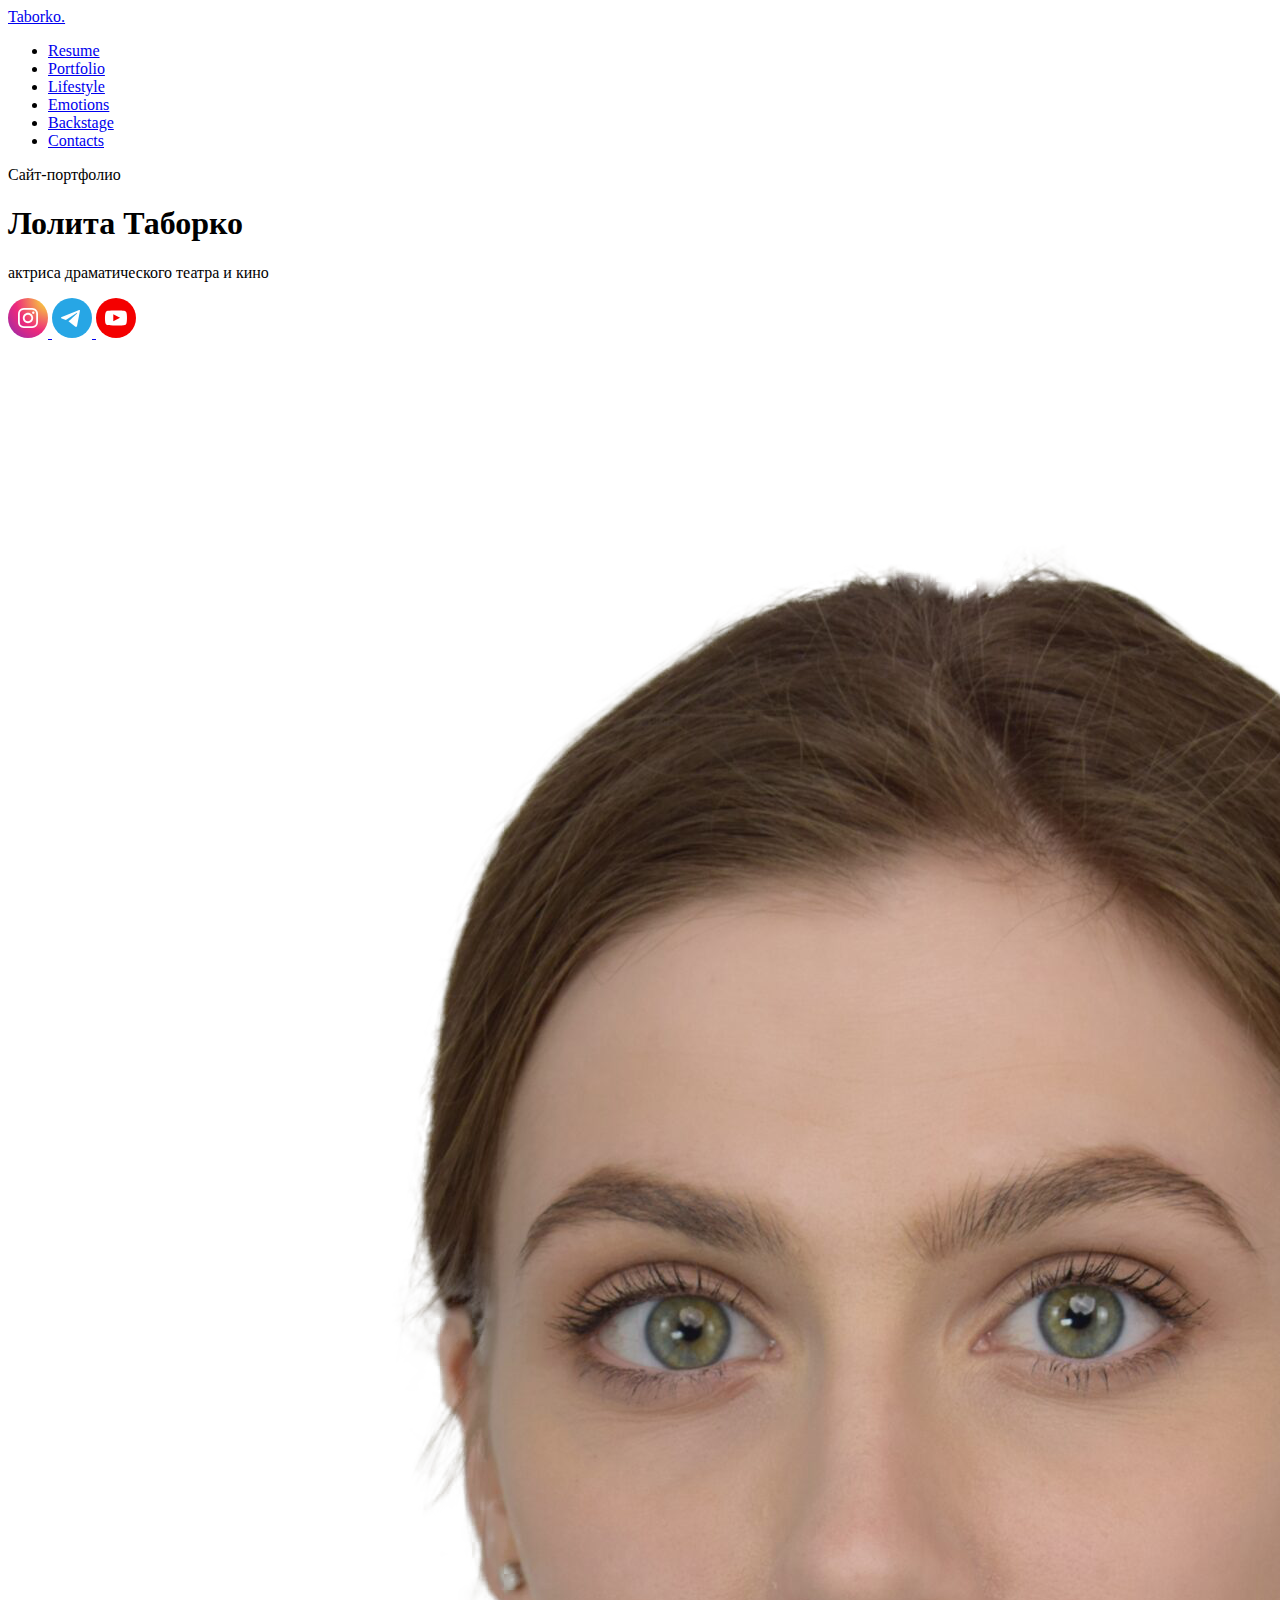
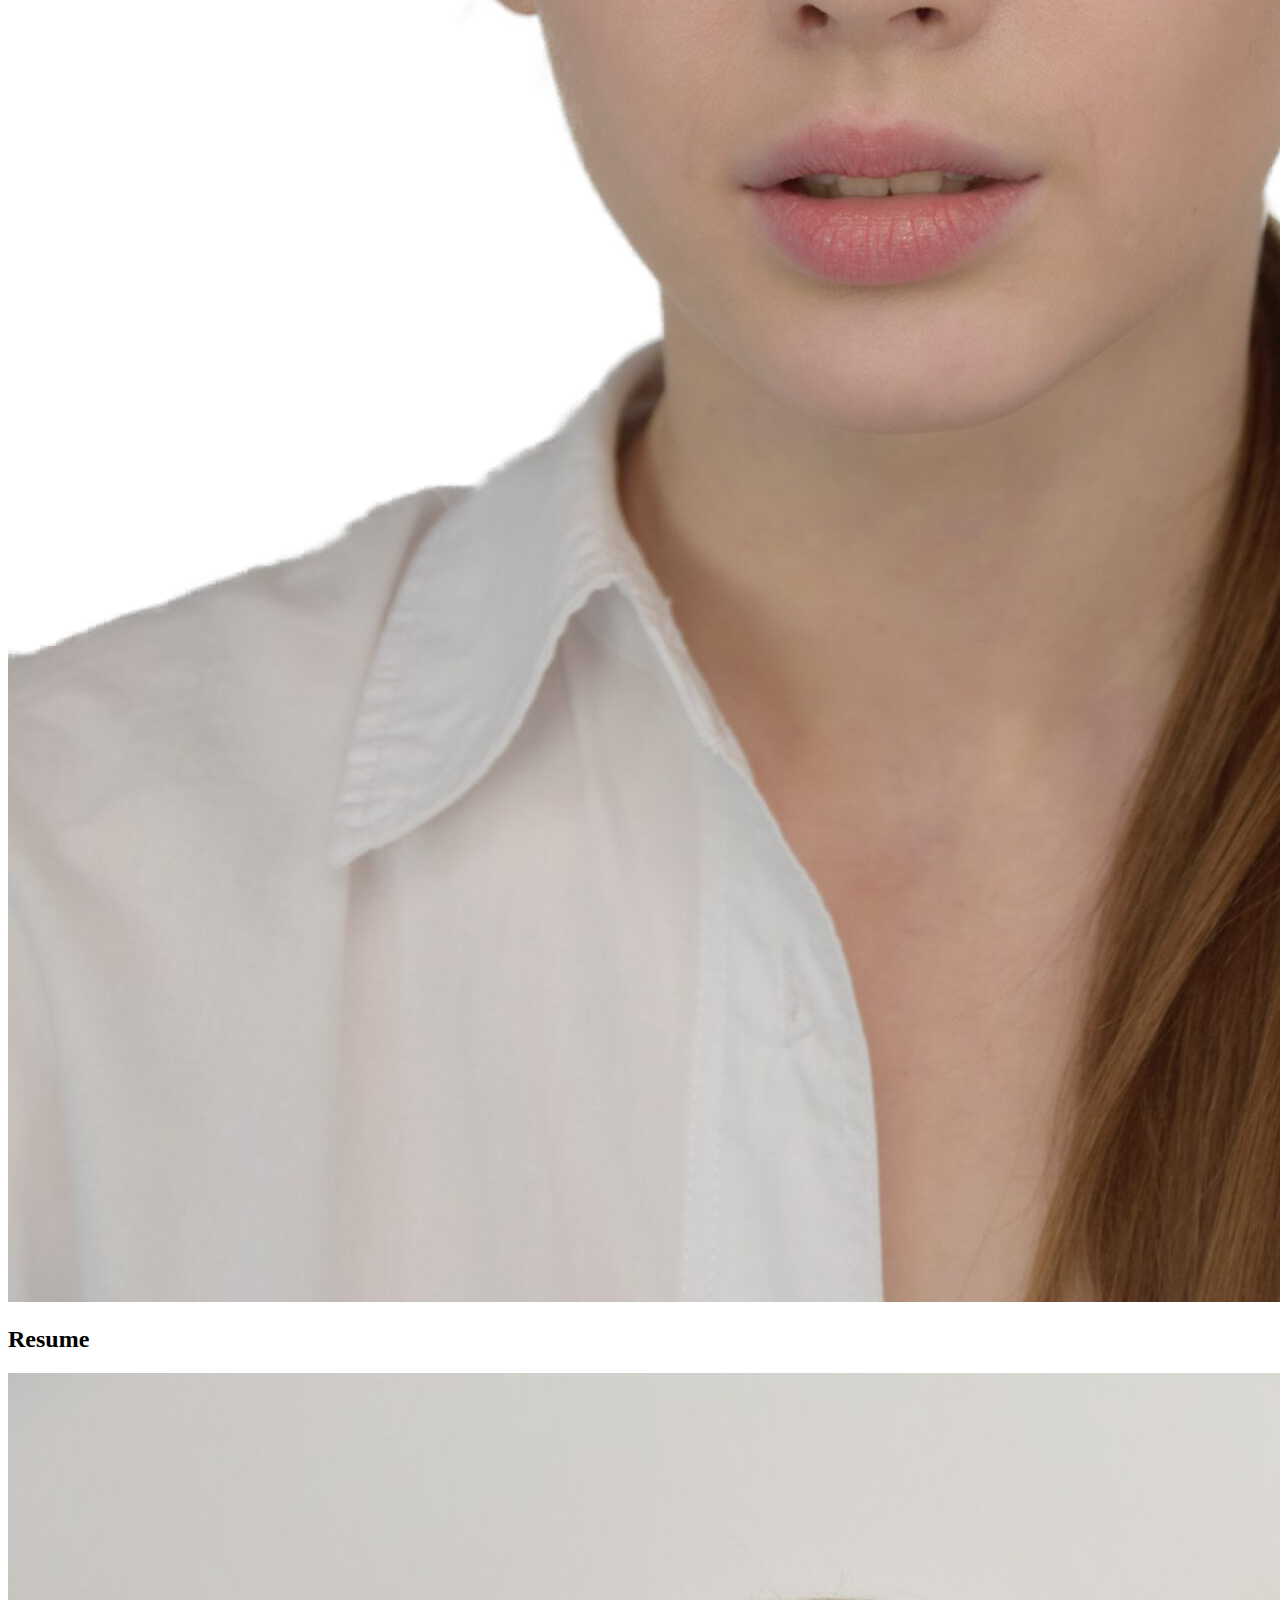
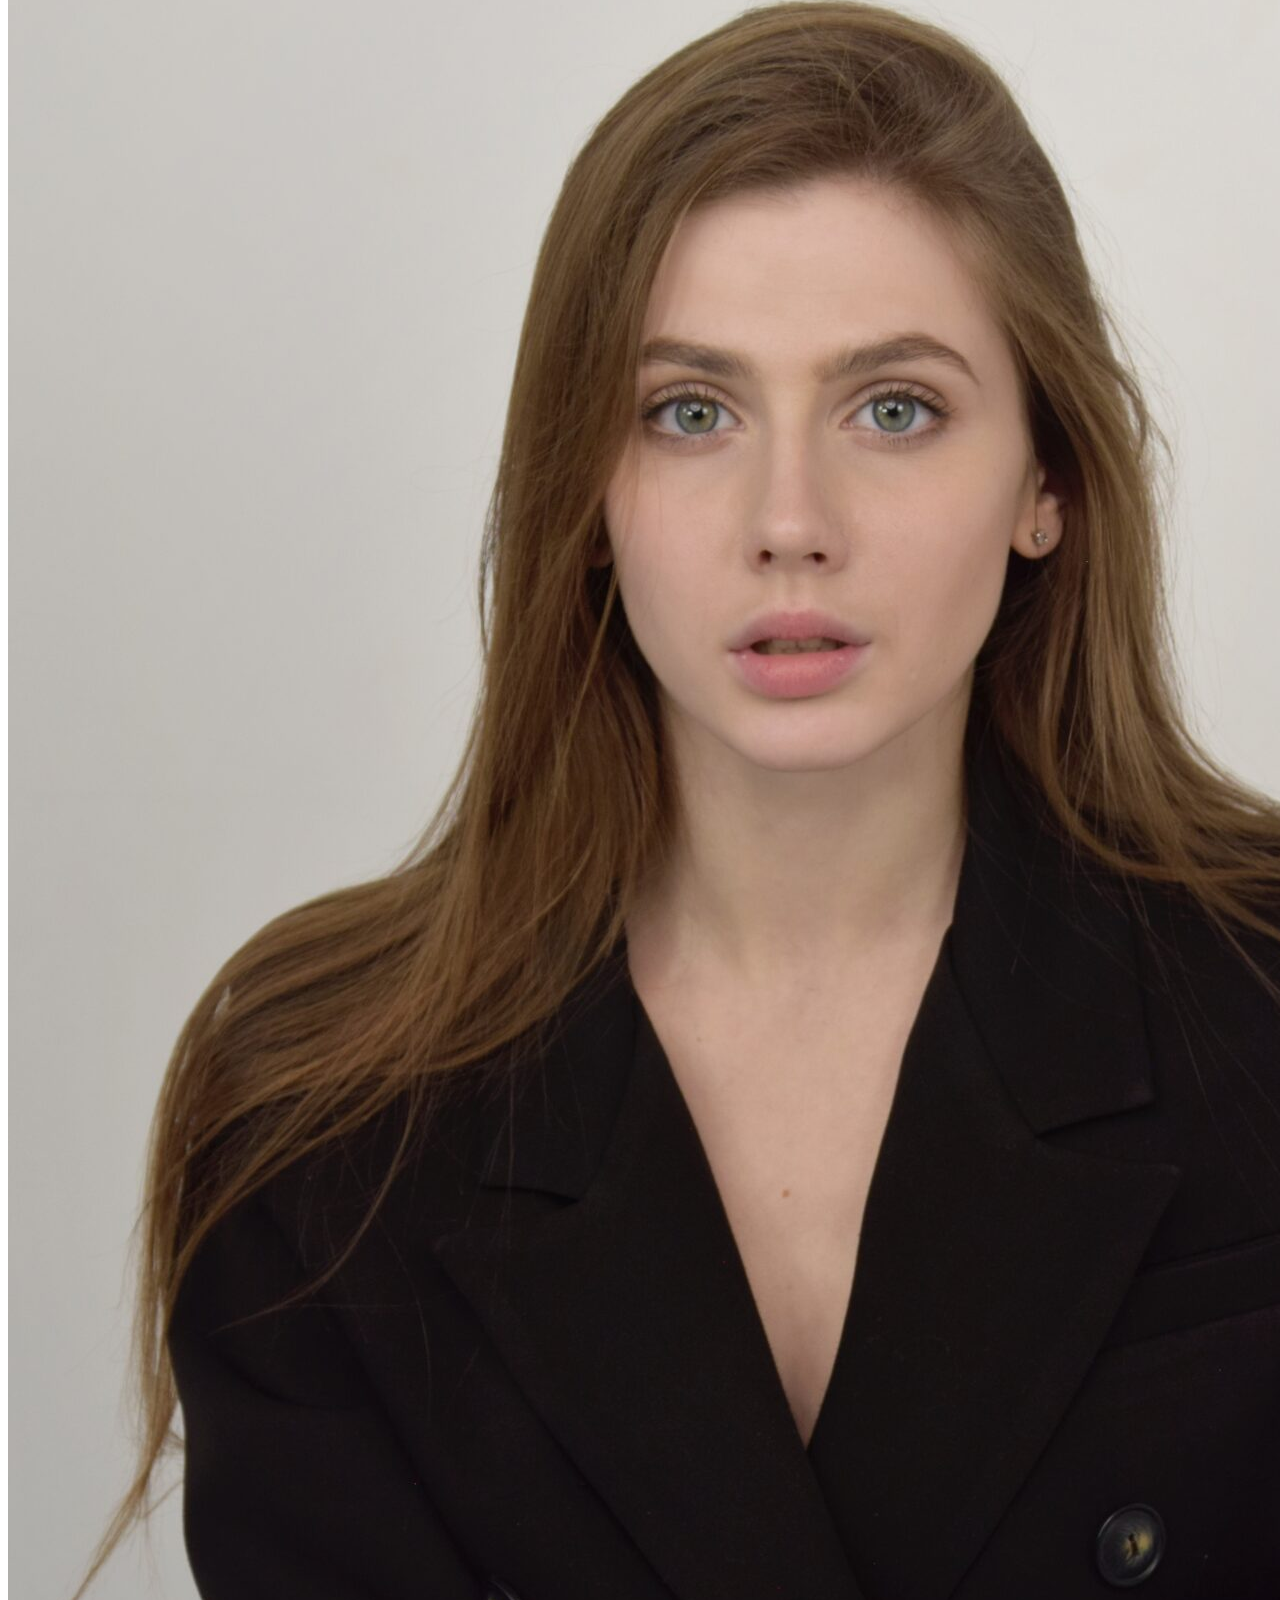
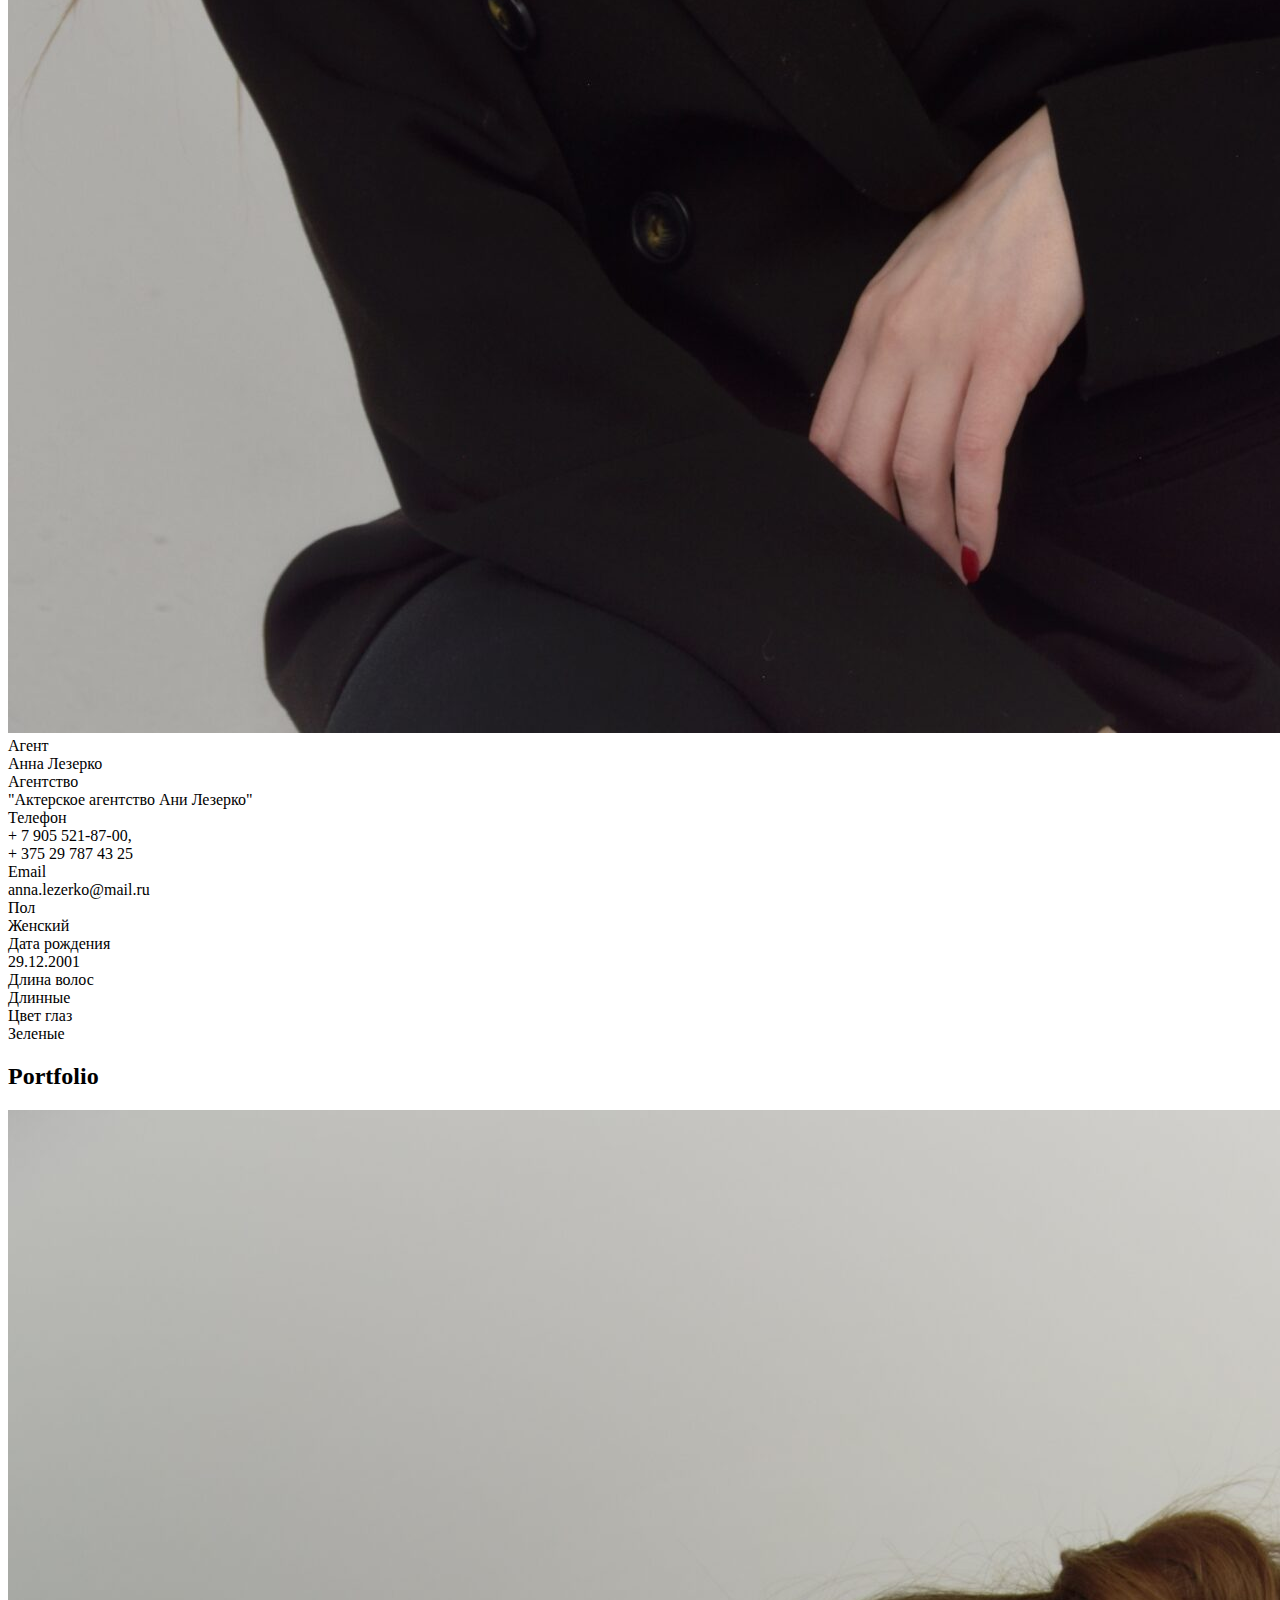
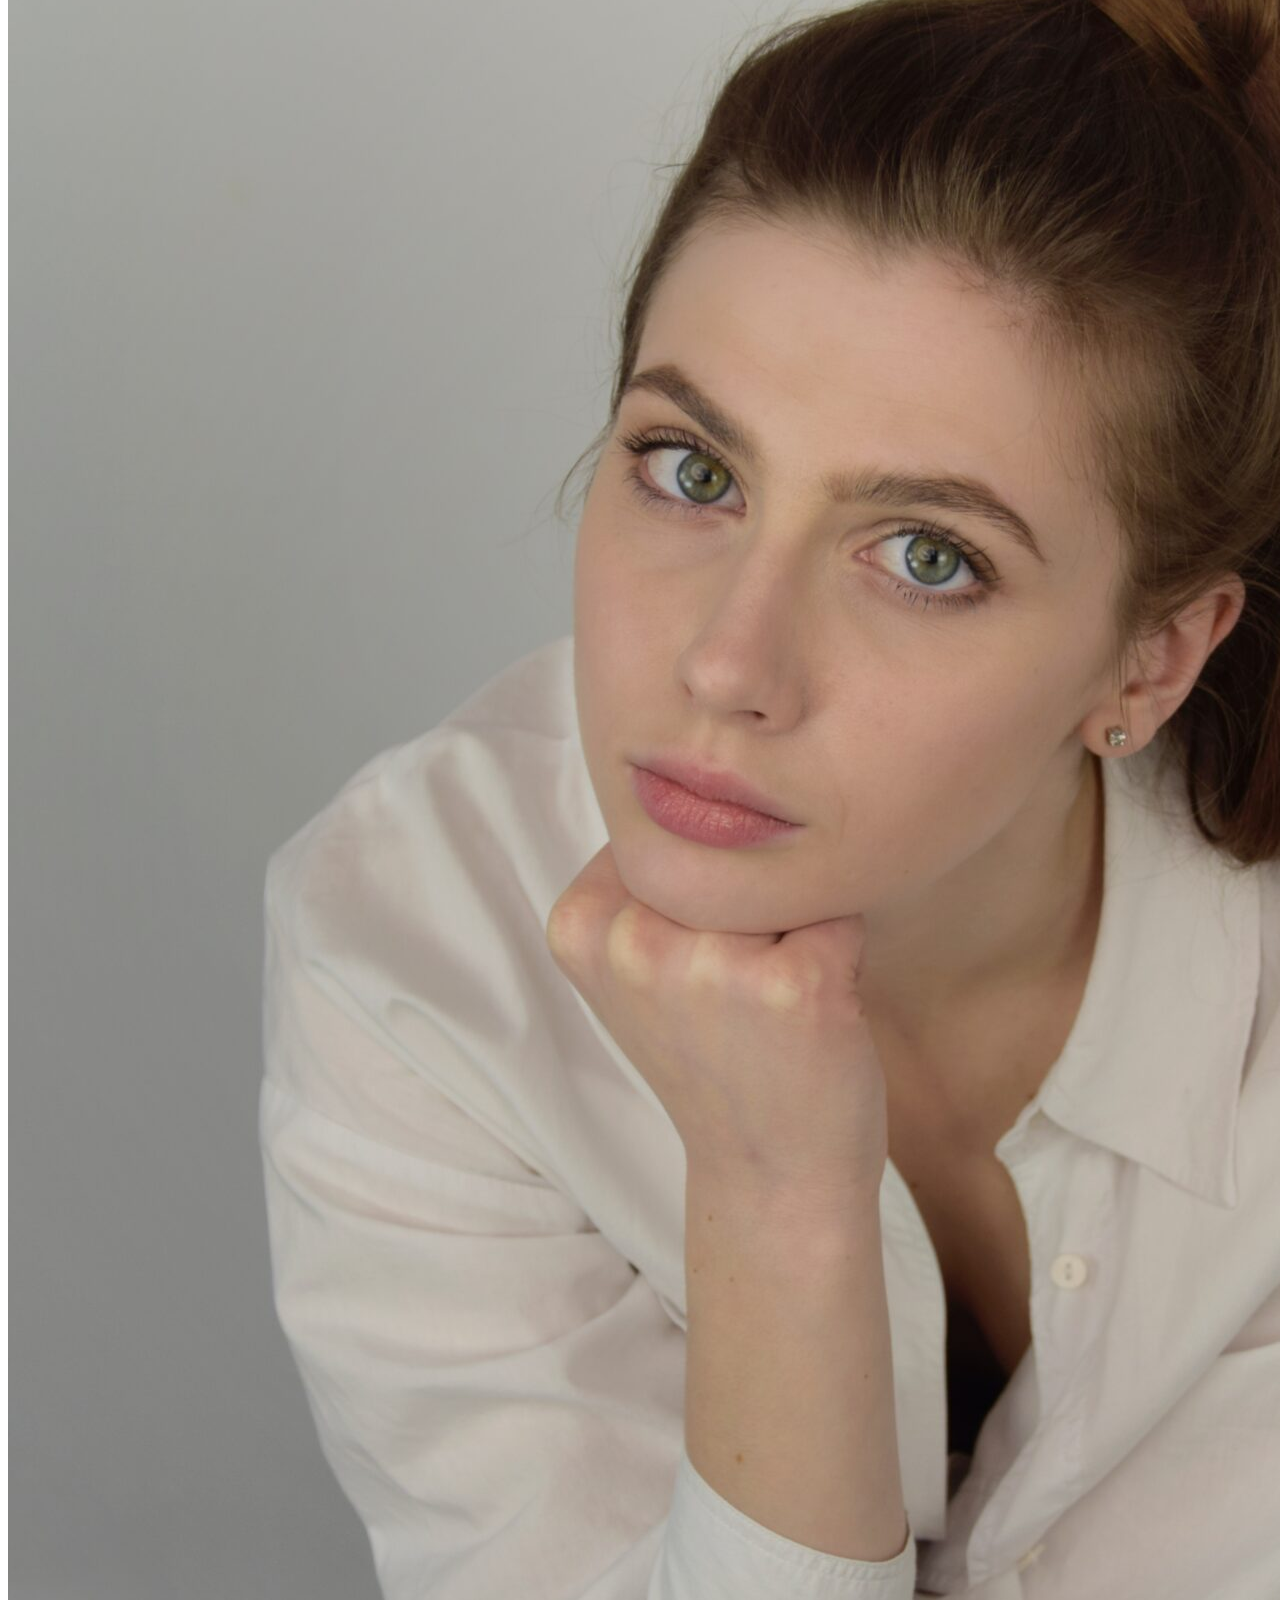
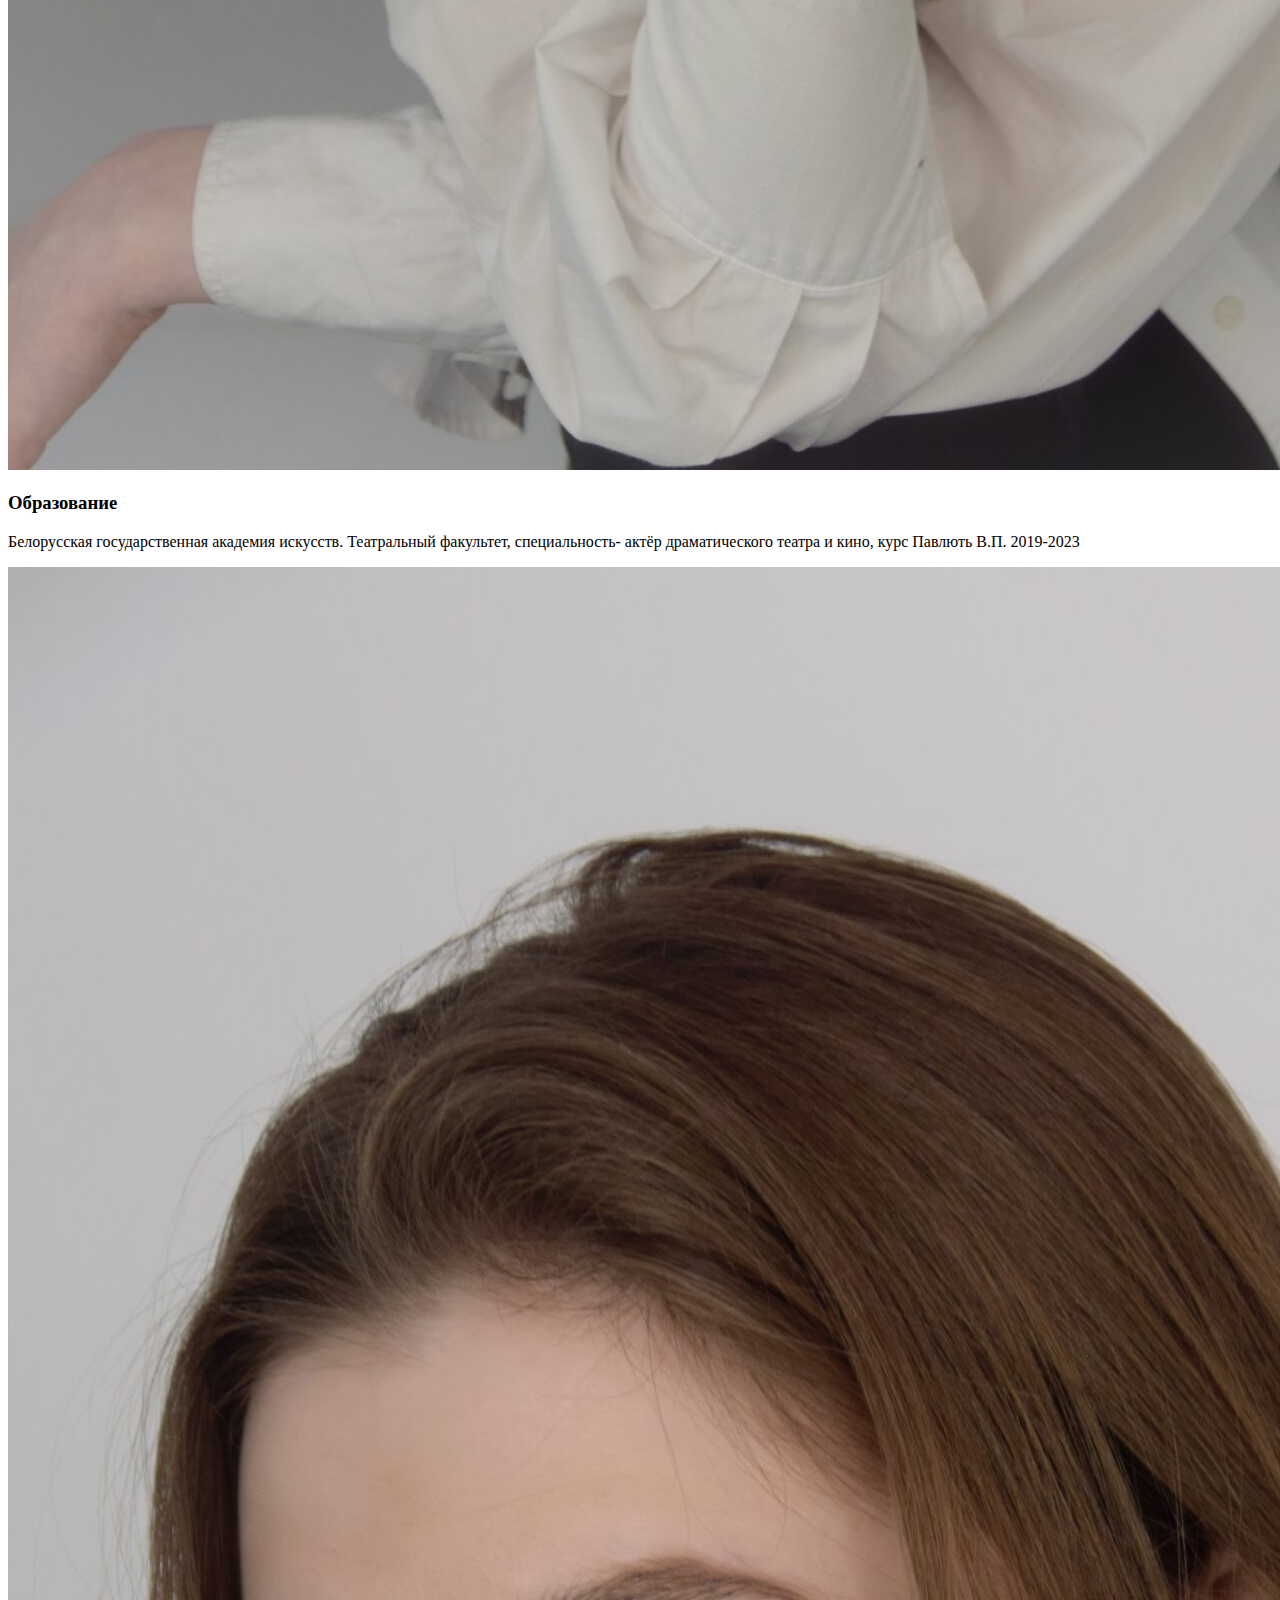
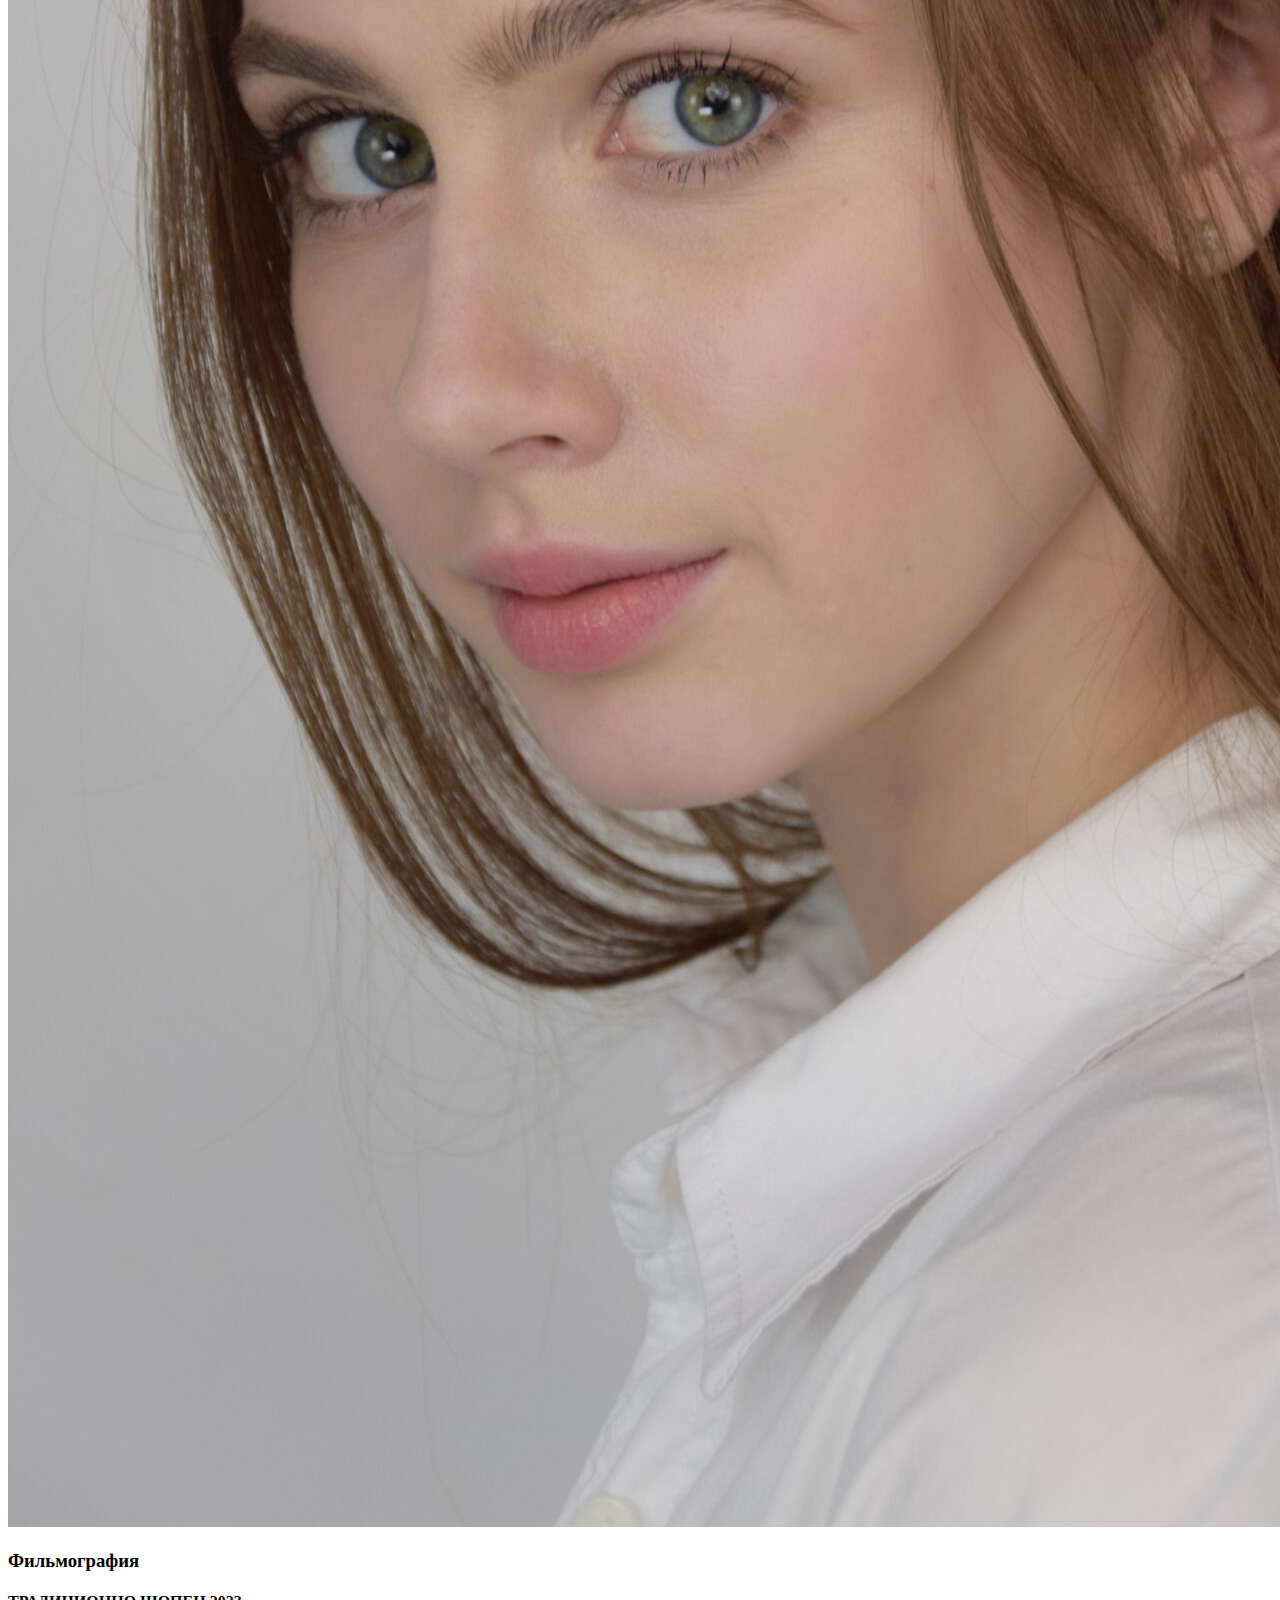
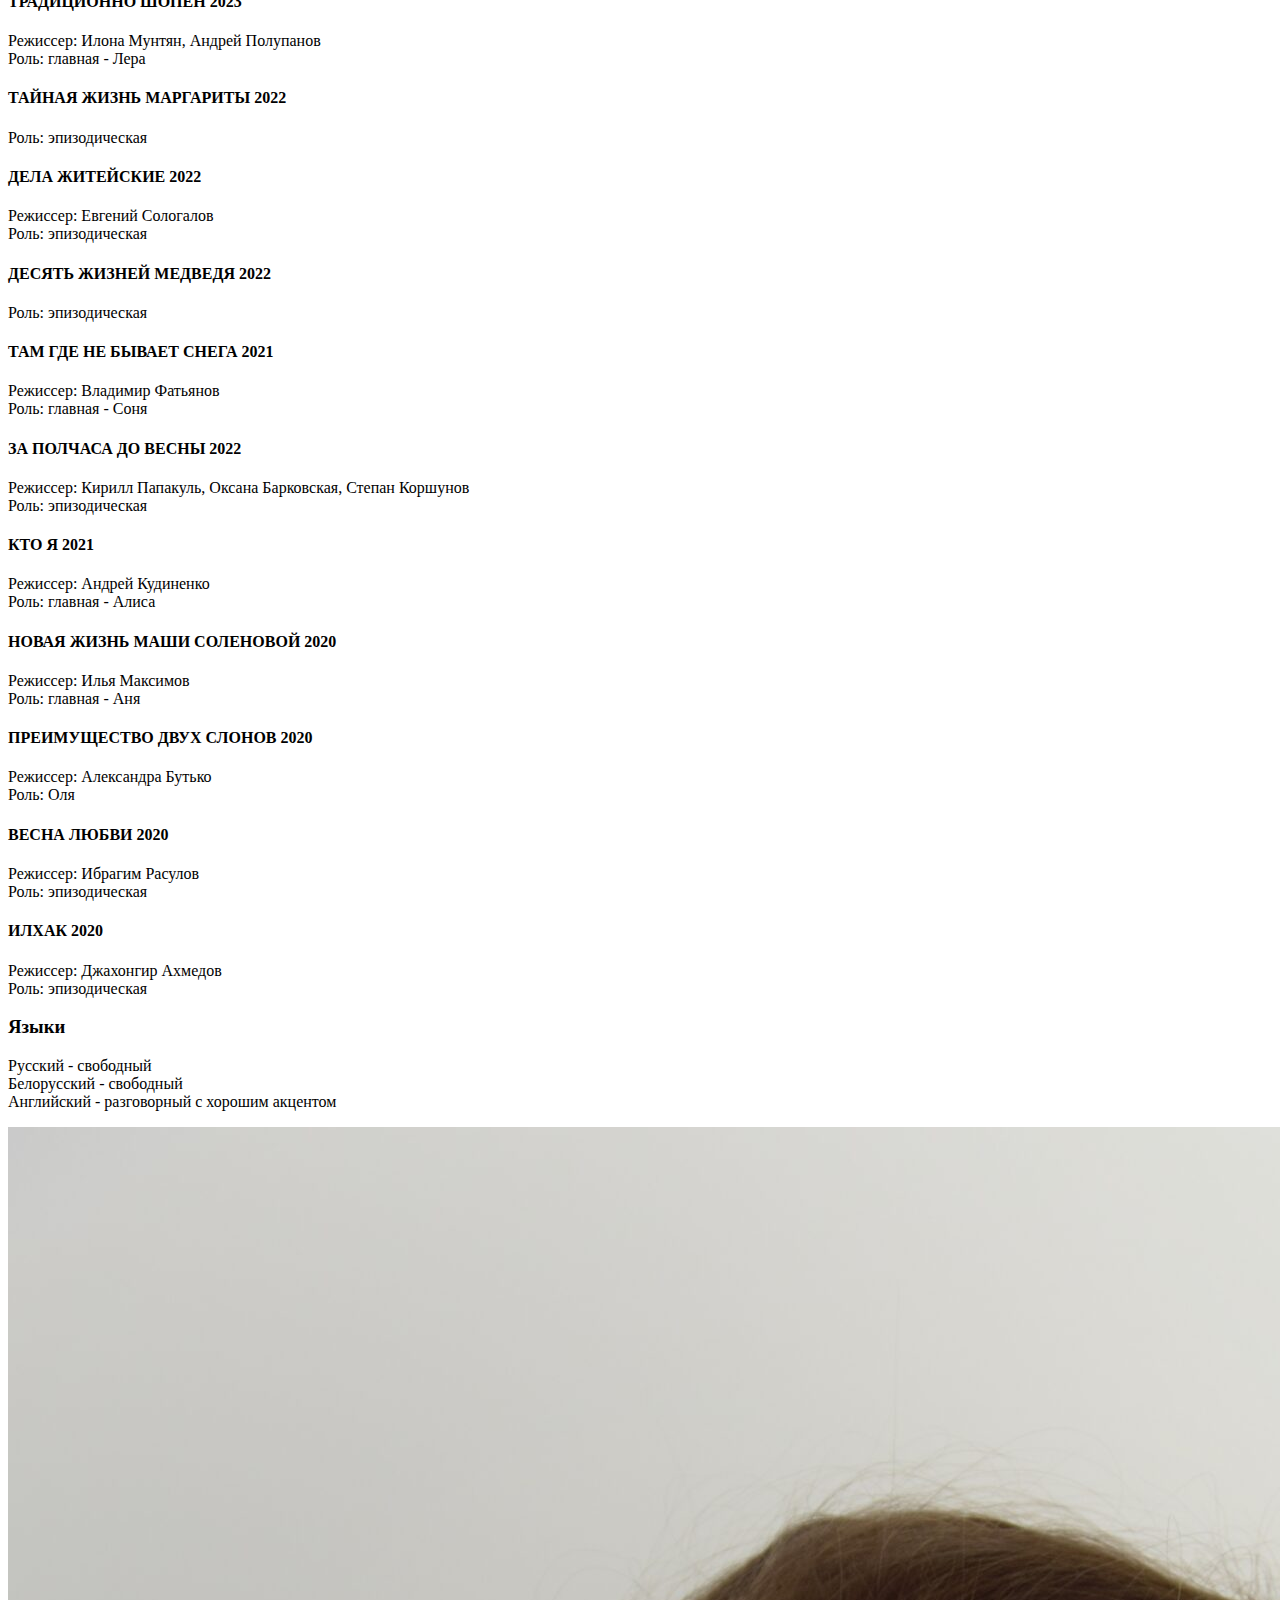
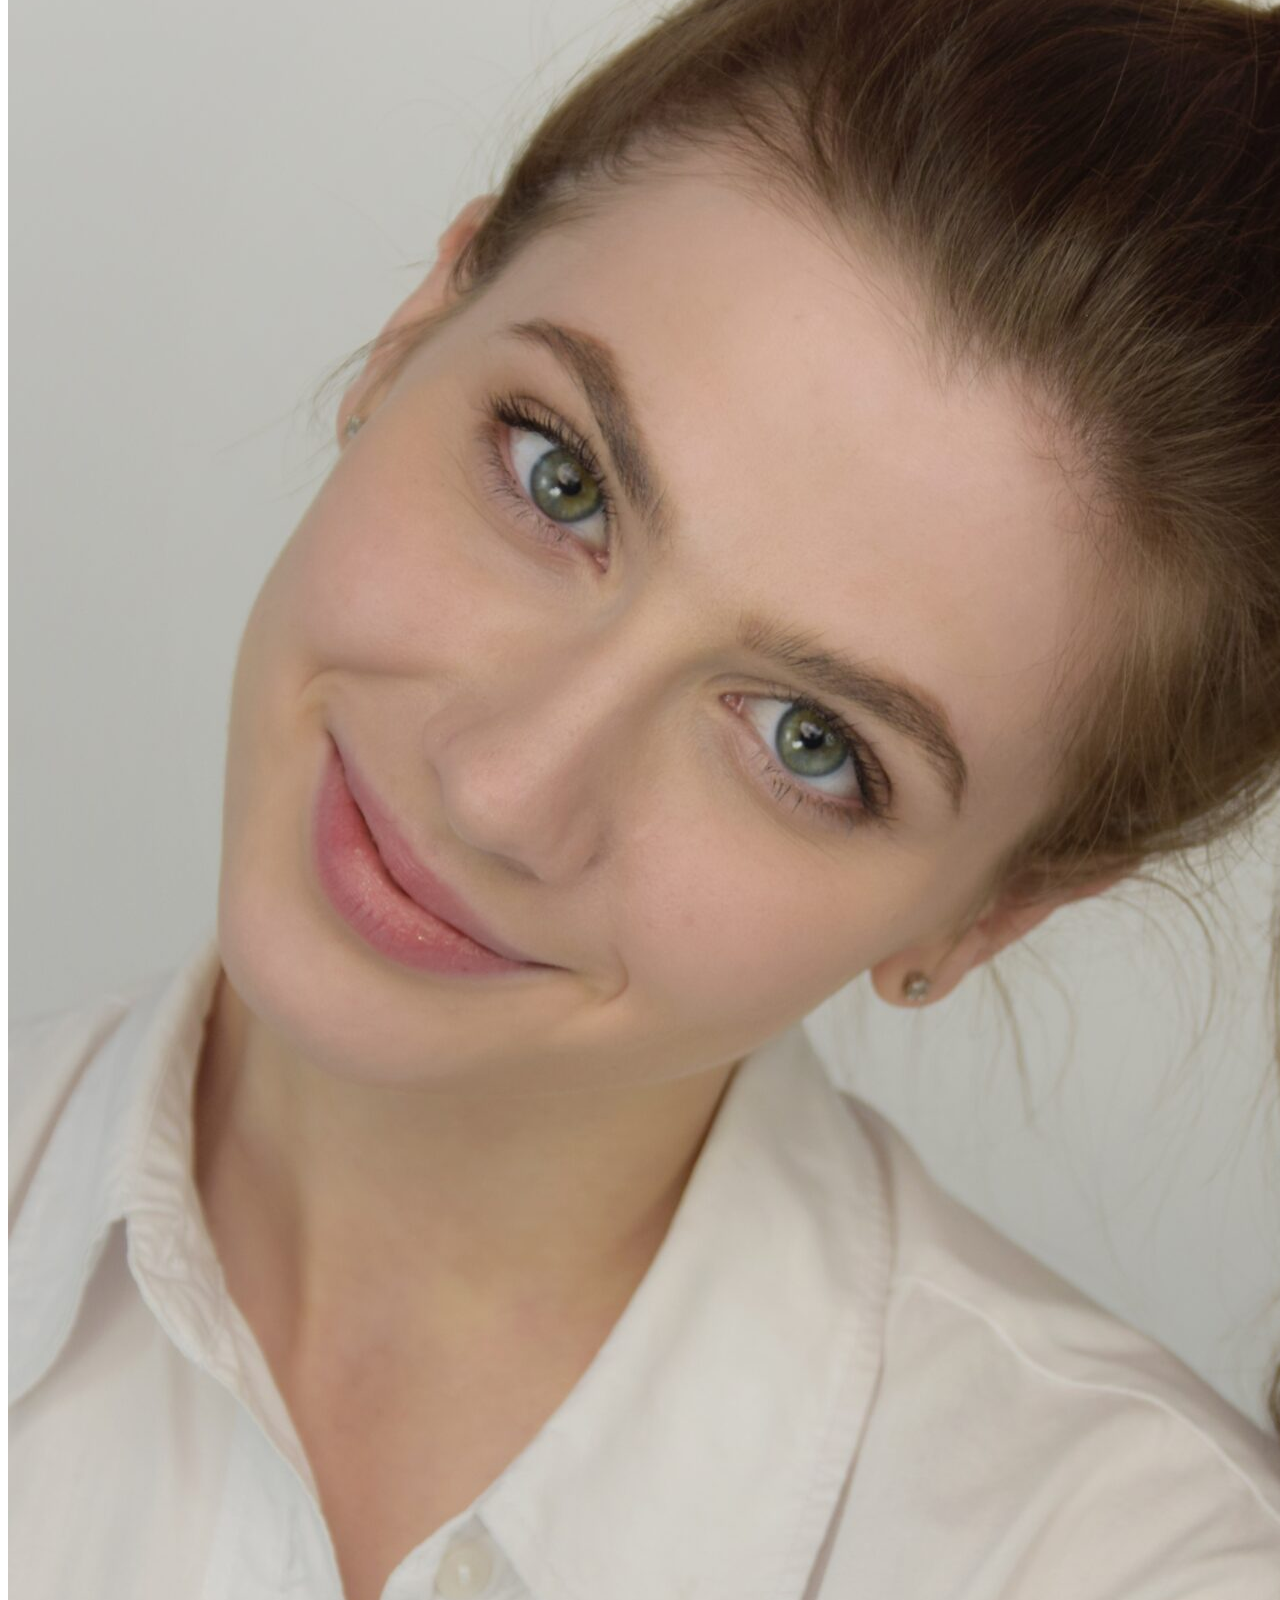
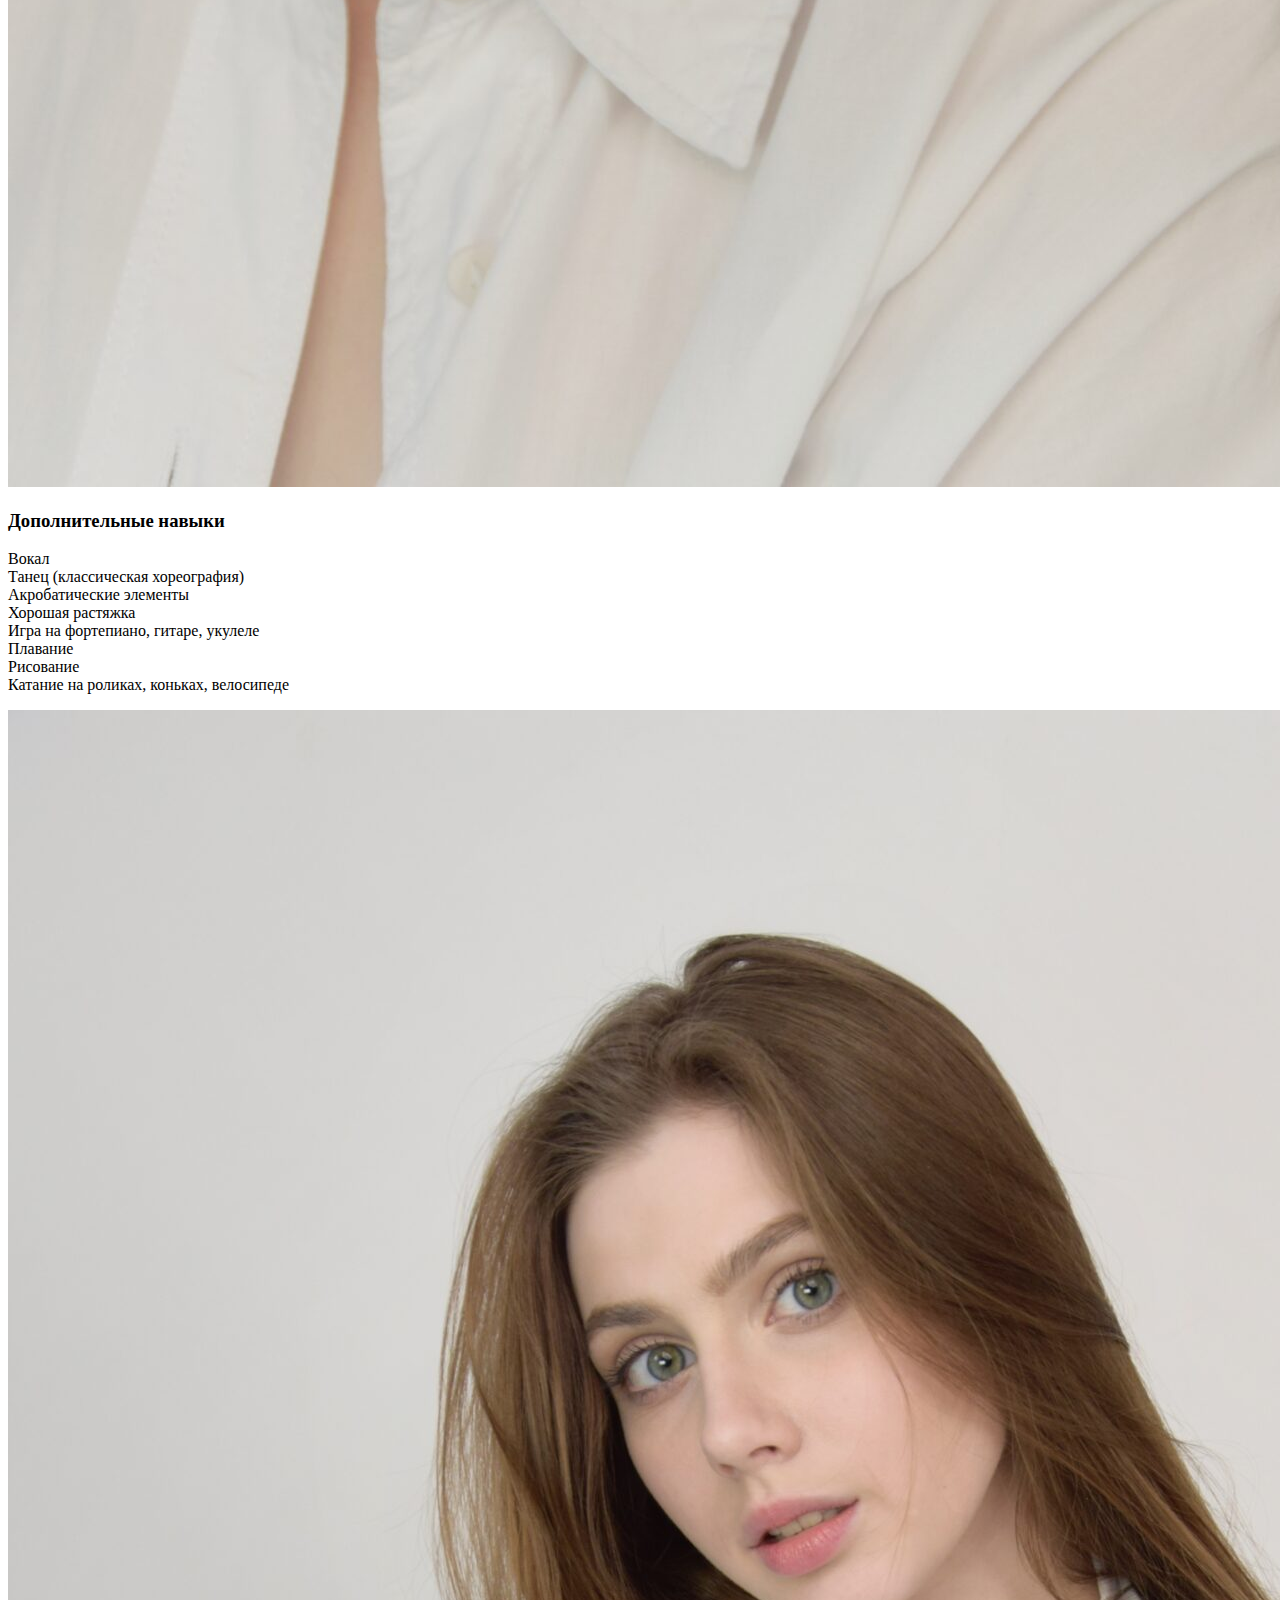
==== index.html @ 9c8813ae "Add files via upload" ====
<!DOCTYPE html>
<html lang="en">
<head>
    <meta charset="UTF-8">
    <meta http-equiv="X-UA-Compatible" content="IE=edge">
    <meta name="viewport" content="width=device-width, initial-scale=1.0">

    <title>Лолита Таборко</title>
    <link rel="stylesheet" href="libs/swiper/swiper-bundle.min.css"/>
    <link rel="stylesheet" href="css/style.css">
    <script src="libs/gsap/gsap.min.js" defer></script>
    <script src="libs/gsap/ScrollTrigger.min.js" defer></script>
    <script src="libs/gsap/ScrollSmoother.min.js" defer></script>
    <script src="libs/swiper/swiper-bundle.min.js" defer></script>
    <script src="libs/swiper/bindSwipers.js" defer></script>
    <script src="js/script.js" defer></script>
</head>
<body>
    
   <div class="wrapper-scroll">
    <div class="content">

        <div class="wrapper">
            <header class="header">
                <div class="header__container container">
                    <a href="#" class="header__logo">Taborko.</a>
                    <nav class="header__menu menu">
                         <div class="menu__body">
                            <ul class="menu__list">
                                <li class="menu__item"><a data-goto=".section-resume" href="#" class="menu__link link">Resume</a></li>
                                <li class="menu__item"><a data-goto=".section-portfolio" href="#" class="menu__link link">Portfolio</a></li>
                                <li class="menu__item"><a data-goto=".section-lifestyle" href="#" class="menu__link link">Lifestyle</a></li>
                                <li class="menu__item"><a data-goto=".section-emotions" href="#" class="menu__link link">Emotions</a></li>
                                <li class="menu__item"><a href="backstage.html" class="menu__link">Backstage</a></li>
                                <li class="menu__item"><a data-goto=".section-contacts" href="#" class="menu__link link">Contacts</a></li>
                            </ul>
                         </div>   
                    </nav>
                    <div class="burger-wrapper">
                        <div class="burger-icon">
                            <span></span>
                            <span></span>
                            <span></span>
                        </div>
                    </div>
                </div>
            </header>
            <main class="page">
                <section class="page__main">
                    <div class="page-main__container container">
                        <div class="page-main__content">
                            <p class="page-main__label">Сайт-портфолио</p>
                            <h1 class="page-main__title">Лолита Таборко</h1>
                            <p class="page-main__text">актриса драматического театра и кино</p>
                            <div class="page-main__socials socials">
                                <a href="https://www.instagram.com/taborkoo/?hl=ru" target="_blank" class="page-main__social">
                                    <img src="images/footer/01.svg" alt="social">
                                </a>
                                <a href="https://t.me/taborkooo" target="_blank" class="page-main__social">
                                    <img src="images/footer/02.svg" alt="social">
                                </a>
                                <a href="https://www.youtube.com/@user-vm1mw7lh1k/videos" target="_blank" class="page-main__social">
                                    <img src="images/footer/03.svg" alt="social">
                                </a>
                            </div>
                        </div>
                        <div data-speed="0.9" class="page-main__image">
                            <img src="images/main-page/011.png" alt="">
                            <div class="page-main__decor-1"></div>
                            <div class="page-main__decor-2"></div>
                            <div class="page-main__decor-3"></div>
                            <div class="page-main__decor-4"></div>
                        </div>
                    </div>
                </section>
                
                <section class="resume__page resume section-resume">
                    <h2 data-speed="1.2" class="resume__title title">Resume</h2>
                    <div class="resume__container container">
                        <div class="resume__body">
                            <div data-speed="1.2" class="resume__image">
                                <img src="images/resume/01.jpeg" alt="Фото актрисы">
                            </div>
                            <div data-speed="1.2" class="resume__content">
                                <div class="resume__block">
                                    <div class="resume__name">Агент</div>
                                    <div class="resume__value">Анна Лезерко</div>
                                </div>
                                <div class="resume__block">
                                    <div class="resume__name">Агентство</div>
                                    <div class="resume__value">"Актерское агентство Ани Лезерко"</div>
                                </div>
                                <div class="resume__block">
                                    <div class="resume__name">Телефон</div>
                                    <div class="resume__value">+ 7 905 521-87-00, <br> + 375 29 787 43 25</div>
                                </div>
                                <div class="resume__block">
                                    <div class="resume__name">Email</div>
                                    <div class="resume__value">anna.lezerko@mail.ru</div>
                                </div>
                                <div class="resume__block">
                                    <div class="resume__name">Пол</div>
                                    <div class="resume__value">Женский</div>
                                </div>
                                <div class="resume__block">
                                    <div class="resume__name">Дата рождения</div>
                                    <div class="resume__value">29.12.2001</div>
                                </div>
                                <div class="resume__block">
                                    <div class="resume__name">Длина волос</div>
                                    <div class="resume__value">Длинные</div>
                                </div>  
                                <div class="resume__block">
                                    <div class="resume__name">Цвет глаз</div>
                                    <div class="resume__value">Зеленые</div>
                                </div>
                            </div>
                        </div>
                    </div>
                </section>

                <section class="portfolio__page portfolio section-portfolio">
                    <h2 class="portfolio__title title">Portfolio</h2>
                    <div class="portfolio__container container">
                        
                        <div class="portfolio__body">
                            <!-- <h2 class="portfolio__title"></h2> -->
                            <div class="portfolio__left left-portfolio">
                               <div class="left-portfolio__image">
                                <img class="img" src="images/portfolio/01.jpeg" alt="Фото актрисы">
                               </div>
                               <div class="left-portfolio__block text-block">
                                <h3 class="text-block__title">Образование</h3>
                                <p class="text-block__text">
                                    Белорусская государственная академия искусств. Театральный факультет, специальность- актёр драматического театра и кино, курс Павлють В.П. 2019-2023
                                </p>
                            </div>
                            <div class="left-portfolio__image">
                                <img class="img" src="images/portfolio/03.jpeg" alt="Фото актрисы">
                               </div>
                               <div class="left-portfolio__block text-block">
                                <h3 class="text-block__title">Фильмография</h3>
    
                            <div class="text-block__role">
                                   <h4 class="text-block__film">ТРАДИЦИОННО ШОПЕН 2023</h4>
                                <p class="text-block__text">
                                  <div class="text-block__item">Режиссер: Илона Мунтян, Андрей Полупанов</div>
                                  <div class="text-block__item">Роль: главная - Лера</div>
                                </p>
                            </div>
    
                            <div class="text-block__role">
                                <h4 class="text-block__film">ТАЙНАЯ ЖИЗНЬ МАРГАРИТЫ 2022</h4>
                             <p class="text-block__text">
                                <div class="text-block__item">Роль: эпизодическая</div>
                             </p>
                         </div>
    
                            <div class="text-block__role">
                                <h4 class="text-block__film">ДЕЛА ЖИТЕЙСКИЕ 2022</h4>
                            <p class="text-block__text">
                            <div class="text-block__item">Режиссер: Евгений Сологалов</div>
                            <div class="text-block__item">Роль: эпизодическая</div>
                            </p>
                        </div>
    
                            <div class="text-block__role">
                                <h4 class="text-block__film">ДЕСЯТЬ ЖИЗНЕЙ МЕДВЕДЯ 2022</h4>
                            <p class="text-block__text">
                                <div class="text-block__item">Роль: эпизодическая</div>
                            </p>
                        </div>
    
    
                            <div class="text-block__role">
                                <h4 class="text-block__film">ТАМ ГДЕ НЕ БЫВАЕТ СНЕГА 2021</h4>
                            <p class="text-block__text">
                            <div class="text-block__item">Режиссер: Владимир Фатьянов</div>
                            <div class="text-block__item">Роль: главная - Соня</div>
                            </p>
                        </div>
    
                            <div class="text-block__role">
                                <h4 class="text-block__film">ЗА ПОЛЧАСА ДО ВЕСНЫ 2022</h4>
                            <p class="text-block__text">
                            <div class="text-block__item">Режиссер: Кирилл Папакуль, Оксана Барковская, Степан Коршунов</div>
                            <div class="text-block__item">Роль: эпизодическая</div>
                            </p>
                        </div>
    
                            <div class="text-block__role">
                                <h4 class="text-block__film">КТО Я 2021</h4>
                            <p class="text-block__text">
                            <div class="text-block__item">Режиссер: Андрей Кудиненко</div>
                            <div class="text-block__item">Роль: главная - Алиса</div> 
                            </p>
                        </div>
                            
                            <div class="text-block__role">
                                <h4 class="text-block__film">НОВАЯ ЖИЗНЬ МАШИ СОЛЕНОВОЙ 2020</h4>
                            <p class="text-block__text">
                            <div class="text-block__item">Режиссер: Илья Максимов</div>
                            <div class="text-block__item">Роль: главная - Аня</div>
                            </p>
                        </div>
    
                            <div class="text-block__role">
                                <h4 class="text-block__film">ПРЕИМУЩЕСТВО ДВУХ СЛОНОВ 2020</h4>
                            <p class="text-block__text">
                            <div class="text-block__item">Режиссер: Александра Бутько</div>
                            <div class="text-block__item">Роль: Оля</div>
                            </p>
                        </div>
                            
                            <div class="text-block__role">
                                <h4 class="text-block__film">ВЕСНА ЛЮБВИ 2020</h4>
                            <p class="text-block__text">
                            <div class="text-block__item">Режиссер: Ибрагим Расулов</div>
                            <div class="text-block__item">Роль: эпизодическая</div>
                            </p>
                        </div>
                            
                            <div class="text-block__role">
                                <h4 class="text-block__film">ИЛХАК 2020</h4>
                            <p class="text-block__text">
                            <div class="text-block__item">Режиссер: Джахонгир Ахмедов</div>
                            <div class="text-block__item">Роль: эпизодическая</div>
                            </p>
                        </div>
                    </div>
                </div>
    
    
    
    
                            <div class="portfolio__right right-portfolio">
                                <div class="text-block img">
                                    <h3 class="text-block__title">Языки</h3>
                                    <p class="text-block__text">
                                        Русский - свободный <br>
                                        Белорусский - свободный <br>
                                        Английский - разговорный с хорошим акцентом <br>
                                    </p>
                                </div>
                                <div class="left-portfolio__image">
                                    <img class="img" src="images/portfolio/02.jpeg" alt="Фото актрисы">
                                   </div>
                                   <div class="text-block img">
                                    <h3 class="text-block__title">Дополнительные навыки</h3>
                                    <p class="text-block__text">
                                        Вокал <br>
                                        Танец (классическая хореография) <br>
                                        Акробатические элементы <br>
                                        Хорошая растяжка <br> 
                                        Игра на фортепиано, гитаре, укулеле <br> 
                                        Плавание <br>  
                                        Рисование <br>  
                                        Катание на роликах, коньках, велосипеде
                                    </p>
                                </div>
                                
                                   <div class="left-portfolio__image">
                                    <img class="img" src="images/portfolio/04.jpeg" alt="Фото актрисы">
                                   </div>
                                   <div class="left-portfolio__image">
                                    <img class="img" src="images/portfolio/05.jpeg" alt="Фото актрисы">
                                   </div>
                            </div>
                        </div>
                    </div>
                </section>
    

                <section class="desc__page desc section-lifestyle">
                    <h2 class="desc__title title">Lifestyle</h2>
                    <div class="description">
                        <h2 class="description__title">Лолита Таборко</h2>
                        <p class="description__text">Человек, чья энергия и трудоспособность накрывает волной
                            всё на своём пути, заряжает и заражает всех и каждого. 
                            Человек, который сразу делает хорошо, пробивает потолки своих возможностей каждый день.
                            </p>
                    </div>
                
                
                    <!-- Slider main container -->
                <div class="swiper slider slider-main">
                    <!-- Additional required wrapper -->
                    <div class="swiper-wrapper slider__wrapper">
                      <!-- Slides -->
                      <div class="swiper-slide slider__item">
                        <!-- <div class="slider__img"> -->
                            <img data-swiper-parallax="20%" src="images/diagonal/01.jpg" alt="Фото">
                        <!-- </div> -->
                      </div>
                      <div class="swiper-slide slider__item">
                        <!-- <div class="slider__img"> -->
                            <img data-swiper-parallax="30%" src="images/diagonal/02.jpg" alt="Фото">
                        <!-- </div> -->
                      </div>
                      <div class="swiper-slide slider__item">
                        <!-- <div class="slider__img"> -->
                            <img data-swiper-parallax="20%" src="images/diagonal/03.jpg" alt="Фото">
                        <!-- </div> -->
                      </div>
                      <div class="swiper-slide slider__item">
                        <!-- <div class="slider__img"> -->
                            <img data-swiper-parallax="30%" src="images/diagonal/04.jpg" alt="Фото">
                        <!-- </div> -->
                      </div>
                      <div class="swiper-slide slider__item">
                        <!-- <div class="slider__img"> -->
                            <img data-swiper-parallax="20%" src="images/diagonal/05.jpg" alt="Фото">
                        <!-- </div> -->
                      </div>
                      <div class="swiper-slide slider__item">
                        <!-- <div class="slider__img"> -->
                            <img data-swiper-parallax="30%" src="images/diagonal/06.jpg" alt="Фото">
                        <!-- </div> -->
                      </div>
                      <div class="swiper-slide slider__item">
                        <!-- <div class="slider__img"> -->
                            <img data-swiper-parallax="20%" src="images/diagonal/07.jpg" alt="Фото">
                        <!-- </div> -->
                      </div>
                      <div class="swiper-slide slider__item">
                        <!-- <div class="slider__img"> -->
                            <img data-swiper-parallax="30%" src="images/diagonal/08.jpg" alt="Фото">
                        <!-- </div> -->
                      </div>
                      <div class="swiper-slide slider__item">
                        <!-- <div class="slider__img"> -->
                            <img data-swiper-parallax="20%" src="images/diagonal/09.jpg" alt="Фото">
                        <!-- </div> -->
                      </div>
                    
                    </div>
                
                
                    <div class="swiper slider slider_bg">
                        <!-- Additional required wrapper -->
                        <div class="swiper-wrapper slider__wrapper">
                          <!-- Slides -->
                          <div class="swiper-slide slider__item">
                            <!-- <div class="slider__img"> -->
                                <img data-swiper-parallax="20%" src="images/diagonal/01.jpg" alt="Фото">
                            <!-- </div> -->
                          </div>
                          <div class="swiper-slide slider__item">
                            <!-- <div class="slider__img"> -->
                                <img data-swiper-parallax="30%" src="images/diagonal/02.jpg" alt="Фото">
                            <!-- </div> -->
                          </div>
                          <div class="swiper-slide slider__item">
                            <!-- <div class="slider__img"> -->
                                <img data-swiper-parallax="20%" src="images/diagonal/03.jpg" alt="Фото">
                            <!-- </div> -->
                          </div>
                          <div class="swiper-slide slider__item">
                            <!-- <div class="slider__img"> -->
                                <img data-swiper-parallax="30%" src="images/diagonal/04.jpg" alt="Фото">
                            <!-- </div> -->
                          </div>
                          <div class="swiper-slide slider__item">
                            <!-- <div class="slider__img"> -->
                                <img data-swiper-parallax="20%" src="images/diagonal/05.jpg" alt="Фото">
                            <!-- </div> -->
                          </div>
                          <div class="swiper-slide slider__item">
                            <!-- <div class="slider__img"> -->
                                <img data-swiper-parallax="30%" src="images/diagonal/06.jpg" alt="Фото">
                            <!-- </div> -->
                          </div>
                          <div class="swiper-slide slider__item">
                            <!-- <div class="slider__img"> -->
                                <img data-swiper-parallax="20%" src="images/diagonal/07.jpg" alt="Фото">
                            <!-- </div> -->
                          </div>
                          <div class="swiper-slide slider__item">
                            <!-- <div class="slider__img"> -->
                                <img data-swiper-parallax="30%" src="images/diagonal/08.jpg" alt="Фото">
                            <!-- </div> -->
                          </div>
                          <div class="swiper-slide slider__item">
                            <!-- <div class="slider__img"> -->
                                <img data-swiper-parallax="20%" src="images/diagonal/09.jpg" alt="Фото">
                            <!-- </div> -->
                          </div>
                        
                        </div>
                   
                </section>


                <section class="many-sliders__page">

                    <div class="swiper slider-many slider1">
                        <div class="swiper-wrapper slider-many__wrapper">
                            <div class="swiper-slide slider-many__item">
                                <!-- <div class="slider-many__image"> -->
                                    <div class="slider-many__img" style="background-image: url(images/many-sliders/01.jpg)"></div>
                                <!-- </div> -->
                            </div>
                            <div class="swiper-slide slider-many__item">
                                <!-- <div class="slider-many__image"> -->
                                    <div class="slider-many__img" style="background-image: url(images/many-sliders/02.jpg)"></div>
                                <!-- </div> -->
                            </div>
                            <div class="swiper-slide slider-many__item">
                                <!-- <div class="slider-many__image"> -->
                                   <div class="slider-many__img" style="background-image: url(images/many-sliders/03.jpg)"></div>
                                <!-- </div> -->
                            </div>
                            <div class="swiper-slide slider-many__item">
                                <!-- <div class="slider-many__image"> -->
                                   <div class="slider-many__img" style="background-image: url(images/many-sliders/04.jpg)"></div>
                                <!-- </div> -->
                            </div>
                            <div class="swiper-slide slider-many__item">
                                <!-- <div class="slider-many__image"> -->
                                   <div class="slider-many__img" style="background-image: url(images/many-sliders/05.jpg)"></div>
                                <!-- </div> -->
                            </div>
                            <div class="swiper-slide slider-many__item">
                                <!-- <div class="slider-many__image"> -->
                                   <div class="slider-many__img" style="background-image: url(images/many-sliders/06.jpg)"></div>
                                <!-- </div> -->
                            </div>
                        </div>
                    </div>
                    <div class="swiper slider-many slider2">
                        <div class="swiper-wrapper slider-many__wrapper">
                            <div class="swiper-slide slider-many__item">
                                <!-- <div class="slider-many__image"> -->
                                    <div class="slider-many__img" style="background-image: url(images/many-sliders/07.jpg)"></div>
                                <!-- </div> -->
                            </div>
                            <div class="swiper-slide slider-many__item">
                                <!-- <div class="slider-many__image"> -->
                                    <div class="slider-many__img" style="background-image: url(images/many-sliders/08.jpg)"></div>
                                <!-- </div> -->
                            </div>
                            <div class="swiper-slide slider-many__item">
                                <!-- <div class="slider-many__image"> -->
                                   <div class="slider-many__img" style="background-image: url(images/many-sliders/09.jpg)"></div>
                                <!-- </div> -->
                            </div>
                            <div class="swiper-slide slider-many__item">
                                <!-- <div class="slider-many__image"> -->
                                   <div class="slider-many__img" style="background-image: url(images/many-sliders/10.jpg)"></div>
                                <!-- </div> -->
                            </div>
                            <div class="swiper-slide slider-many__item">
                                <!-- <div class="slider-many__image"> -->
                                   <div class="slider-many__img" style="background-image: url(images/many-sliders/11.jpg)"></div>
                                <!-- </div> -->
                            </div>
                            <div class="swiper-slide slider-many__item">
                                <!-- <div class="slider-many__image"> -->
                                   <div class="slider-many__img" style="background-image: url(images/many-sliders/12.jpg)"></div>
                                <!-- </div> -->
                            </div>
                        </div>
                    </div>
                    <div class="swiper slider-many slider3">
                        <div class="swiper-wrapper slider-many__wrapper">
                            <div class="swiper-slide slider-many__item">
                                <!-- <div class="slider-many__image"> -->
                                    <div class="slider-many__img" style="background-image: url(images/many-sliders/13.jpg)"></div>
                                <!-- </div> -->
                            </div>
                            <div class="swiper-slide slider-many__item">
                                <!-- <div class="slider-many__image"> -->
                                    <div class="slider-many__img" style="background-image: url(images/many-sliders/14.jpg)"></div>
                                <!-- </div> -->
                            </div>
                            <div class="swiper-slide slider-many__item">
                                <!-- <div class="slider-many__image"> -->
                                   <div class="slider-many__img" style="background-image: url(images/many-sliders/15.jpg)"></div>
                                <!-- </div> -->
                            </div>
                            <div class="swiper-slide slider-many__item">
                                <!-- <div class="slider-many__image"> -->
                                   <div class="slider-many__img" style="background-image: url(images/many-sliders/16.jpg)"></div>
                                <!-- </div> -->
                            </div>
                            <div class="swiper-slide slider-many__item">
                                <!-- <div class="slider-many__image"> -->
                                   <div class="slider-many__img" style="background-image: url(images/many-sliders/17.jpg)"></div>
                                <!-- </div> -->
                            </div>
                            <div class="swiper-slide slider-many__item">
                                <!-- <div class="slider-many__image"> -->
                                   <div class="slider-many__img" style="background-image: url(images/many-sliders/18.jpg)"></div>
                                <!-- </div> -->
                            </div>
                        </div>
                    </div>
                    <div class="swiper slider-many slider4">
                        <div class="swiper-wrapper slider-many__wrapper">
                            <div class="swiper-slide slider-many__item">
                                <!-- <div class="slider-many__image"> -->
                                    <div class="slider-many__img" style="background-image: url(images/many-sliders/19.jpg)"></div>
                                <!-- </div> -->
                            </div>
                            <div class="swiper-slide slider-many__item">
                                <!-- <div class="slider-many__image"> -->
                                    <div class="slider-many__img" style="background-image: url(images/many-sliders/20.jpg)"></div>
                                <!-- </div> -->
                            </div>
                            <div class="swiper-slide slider-many__item">
                                <!-- <div class="slider-many__image"> -->
                                   <div class="slider-many__img" style="background-image: url(images/many-sliders/21.jpg)"></div>
                                <!-- </div> -->
                            </div>
                            <div class="swiper-slide slider-many__item">
                                <!-- <div class="slider-many__image"> -->
                                   <div class="slider-many__img" style="background-image: url(images/many-sliders/22.jpg)"></div>
                                <!-- </div> -->
                            </div>
                            <div class="swiper-slide slider-many__item">
                                <!-- <div class="slider-many__image"> -->
                                   <div class="slider-many__img" style="background-image: url(images/many-sliders/23.jpg)"></div>
                                <!-- </div> -->
                            </div>
                            <div class="swiper-slide slider-many__item">
                                <!-- <div class="slider-many__image"> -->
                                   <div class="slider-many__img" style="background-image: url(images/many-sliders/24.jpg)"></div>
                                <!-- </div> -->
                            </div>
                        </div>
                    </div>
                </section>

               <section class="emotions__page emotions section-emotions">
                <div class="emotions__showcase showcase">
                    <h2 class="showcase__title">Emotions</h2>
                    <div class="showcase__content-wrapper">
                        <div class="showcase__content">
                            
                            <div class="showcase__carousel swiper">
                                <div class="showcase__carousel swiper-wrapper">
                                    <div class="showcase-carousel__item swiper-slide">
                                        <div class="showcase-carousel__image-wrapper">
                                            <div class="showcase-carousel__image-left">
                                                <div class="showcase-carousel__image" style="background-image: url(images/emotions/01.png);"></div>
                                            </div>
                                            <div class="showcase-carousel__image-right">
                                                <div class="showcase-carousel__image" style="background-image: url(images/emotions/01.png);"></div>
                                            </div>
                                        </div>
                                        <p>Восхищение</p>
                                    </div>
                                    <div class="showcase-carousel__item swiper-slide">
                                        <div class="showcase-carousel__image-wrapper">
                                            <div class="showcase-carousel__image-left">
                                                <div class="showcase-carousel__image" style="background-image: url(images/emotions/02.png);"></div>
                                            </div>
                                            <div class="showcase-carousel__image-right">
                                                <div class="showcase-carousel__image" style="background-image: url(images/emotions/02.png);"></div>
                                            </div>
                                        </div>
                                        <p>Уверенность</p>
                                    </div>
                                    <div class="showcase-carousel__item swiper-slide">
                                        <div class="showcase-carousel__image-wrapper">
                                            <div class="showcase-carousel__image-left">
                                                <div class="showcase-carousel__image" style="background-image: url(images/emotions/03.png);"></div>
                                            </div>
                                            <div class="showcase-carousel__image-right">
                                                <div class="showcase-carousel__image" style="background-image: url(images/emotions/03.png);"></div>
                                            </div>
                                        </div>
                                        <p>Очарование</p>
                                    </div>
                                    <div class="showcase-carousel__item swiper-slide">
                                        <div class="showcase-carousel__image-wrapper">
                                            <div class="showcase-carousel__image-left">
                                                <div class="showcase-carousel__image" style="background-image: url(images/emotions/04.png);"></div>
                                            </div>
                                            <div class="showcase-carousel__image-right">
                                                <div class="showcase-carousel__image" style="background-image: url(images/emotions/04.png);"></div>
                                            </div>
                                        </div>
                                        <p>Презрение</p>
                                    </div>
                                    <div class="showcase-carousel__item swiper-slide">
                                        <div class="showcase-carousel__image-wrapper">
                                            <div class="showcase-carousel__image-left">
                                                <div class="showcase-carousel__image" style="background-image: url(images/emotions/05.png);"></div>
                                            </div>
                                            <div class="showcase-carousel__image-right">
                                                <div class="showcase-carousel__image" style="background-image: url(images/emotions/05.png);"></div>
                                            </div>
                                        </div>
                                        <p>Независимость</p>
                                    </div>
                                    <div class="showcase-carousel__item swiper-slide">
                                        <div class="showcase-carousel__image-wrapper">
                                            <div class="showcase-carousel__image-left">
                                                <div class="showcase-carousel__image" style="background-image: url(images/emotions/06.png);"></div>
                                            </div>
                                            <div class="showcase-carousel__image-right">
                                                <div class="showcase-carousel__image" style="background-image: url(images/emotions/06.png);"></div>
                                            </div>
                                        </div>
                                        <p>Умиление</p>
                                    </div>
                                    <div class="showcase-carousel__item swiper-slide">
                                        <div class="showcase-carousel__image-wrapper">
                                            <div class="showcase-carousel__image-left">
                                                <div class="showcase-carousel__image" style="background-image: url(images/emotions/08.png);"></div>
                                            </div>
                                            <div class="showcase-carousel__image-right">
                                                <div class="showcase-carousel__image" style="background-image: url(images/emotions/08.png);"></div>
                                            </div>
                                        </div>
                                        <p>Тоска</p>
                                    </div>
                                    <div class="showcase-carousel__item swiper-slide">
                                        <div class="showcase-carousel__image-wrapper">
                                            <div class="showcase-carousel__image-left">
                                                <div class="showcase-carousel__image" style="background-image: url(images/emotions/09.png);"></div>
                                            </div>
                                            <div class="showcase-carousel__image-right">
                                                <div class="showcase-carousel__image" style="background-image: url(images/emotions/09.png);"></div>
                                            </div>
                                        </div>
                                        <p>Удовольствие</p>
                                    </div>
                                    <div class="showcase-carousel__item swiper-slide">
                                        <div class="showcase-carousel__image-wrapper">
                                            <div class="showcase-carousel__image-left">
                                                <div class="showcase-carousel__image" style="background-image: url(images/emotions/10.png);"></div>
                                            </div>
                                            <div class="showcase-carousel__image-right">
                                                <div class="showcase-carousel__image" style="background-image: url(images/emotions/10.png);"></div>
                                            </div>
                                        </div>
                                        <p>Счастье</p>
                                    </div>
                                </div>
                            </div>
                            
                        </div>
                       
                    </div>
                    <div class="showcase__navigation">
                        <div class="showcase-navigation__prev"></div>
                        <div class="showcase-navigation__next"></div>
                    </div>
                </div>
                <video src="images/emotions/smoke-background-optimized.mp4" class="showcase__video" autoplay loop muted></video>
               </section>

            </main>
            <footer class="footer">
                <div class="footer__magic-list magic-footer">
                    <div class="magic-footer__container">
                        <a data-goto="header" href="#" class="magic-footer__item link">
                            <div class="magic-footer__header">Home</div>
                            <div class="magic-footer__cursor cursor-magic">
                                <div class="cursor-magic__image" style="background-image: url(images/backstage/08.jpg)">
                                    <!-- <img src="images/DSC2218-scaled.jpeg" alt=""> -->
                                </div>
                            </div>
                        </a>
                        <a data-goto=".section-resume" href="#" class="magic-footer__item link">
                            <div class="magic-footer__header">Resume</div>
                            <div class="magic-footer__cursor cursor-magic">
                                <div class="cursor-magic__image" style="background-image: url(images/footer/2.jpeg)">
                                    <!-- <img src="images/DSC2218-scaled.jpeg" alt=""> -->
                                </div>
                            </div>
                        </a>
                        <a data-goto=".section-portfolio" href="#" class="magic-footer__item link">
                            <div class="magic-footer__header">Portfolio</div>
                            <div class="magic-footer__cursor cursor-magic">
                                <div class="cursor-magic__image" style="background-image: url(images/footer/3.jpeg)">
                                    <!-- <img src="images/backstage/04.jpg" alt=""> -->
                                </div>
                            </div>
                        </a>
                        <a data-goto=".section-lifestyle" href="#" class="magic-footer__item link">
                            <div class="magic-footer__header">Lifestyle</div>
                            <div class="magic-footer__cursor cursor-magic">
                                <div class="cursor-magic__image" style="background-image: url(images/footer/4.jpg)">
                                    <!-- <img src="images/backstage/06.jpg" alt=""> -->
                                </div>
                            </div>
                        </a>
                        <a href="backstage.html" class="magic-footer__item">
                            <div class="magic-footer__header">Backstage</div>
                            <div class="magic-footer__cursor cursor-magic">
                                <div class="cursor-magic__image" style="background-image: url(images/footer/5.jpg)">
                                    <!-- <img src="images/backstage/08.jpg" alt=""> -->
                                </div>
                            </div>
                        </a>
                        <a data-goto=".section-emotions" href="#" class="magic-footer__item link">
                            <div class="magic-footer__header">Emotions</div>
                            <div class="magic-footer__cursor cursor-magic">
                                <div class="cursor-magic__image" style="background-image: url(images/footer/6.jpg)">
                                    <!-- <img src="images/backstage/10.jpg" alt=""> -->
                                </div>
                            </div>
                        </a>
                    </div>
                   <div class="footer__contacts contacts-footer">
                    <div class="contacts-footer__title section-contacts">Контакты</div>
                    <div class="contacts-footer__items">
                        <div class="contacts-footer__item">+ 7 905 521-87-00</div>
                        <div class="contacts-footer__item">+ 375 29 787 43 25</div>
                        <div class="contacts-footer__item">anna.lezerko@mail.ru</div>
                    </div>
                    <div class="contacts-footer__socials socials">
                        <a href="https://www.instagram.com/taborkoo/?hl=ru" target="_blank" class="contacts-footer__social">
                            <img src="images/footer/01.svg" alt="social">
                        </a>
                        <a href="https://t.me/taborkooo" target="_blank" class="contacts-footer__social">
                            <img src="images/footer/02.svg" alt="social">
                        </a>
                        <a href="https://www.youtube.com/@user-vm1mw7lh1k/videos" target="_blank" class="contacts-footer__social">
                            <img src="images/footer/03.svg" alt="social">
                        </a>
                    </div>
                    <div class="footer__copy">Copyright ⓒ 2023. Все права защищены</div>
                    <div class="footer__dev">Разработан: <br> tg: <a href="https://t.me/I_cheer">@I_cheer (И.Ч.)</a></div>
                   </div>
                </div>
            </footer>
        </div>
    </div>
</div>
</div>


</body>
</html>
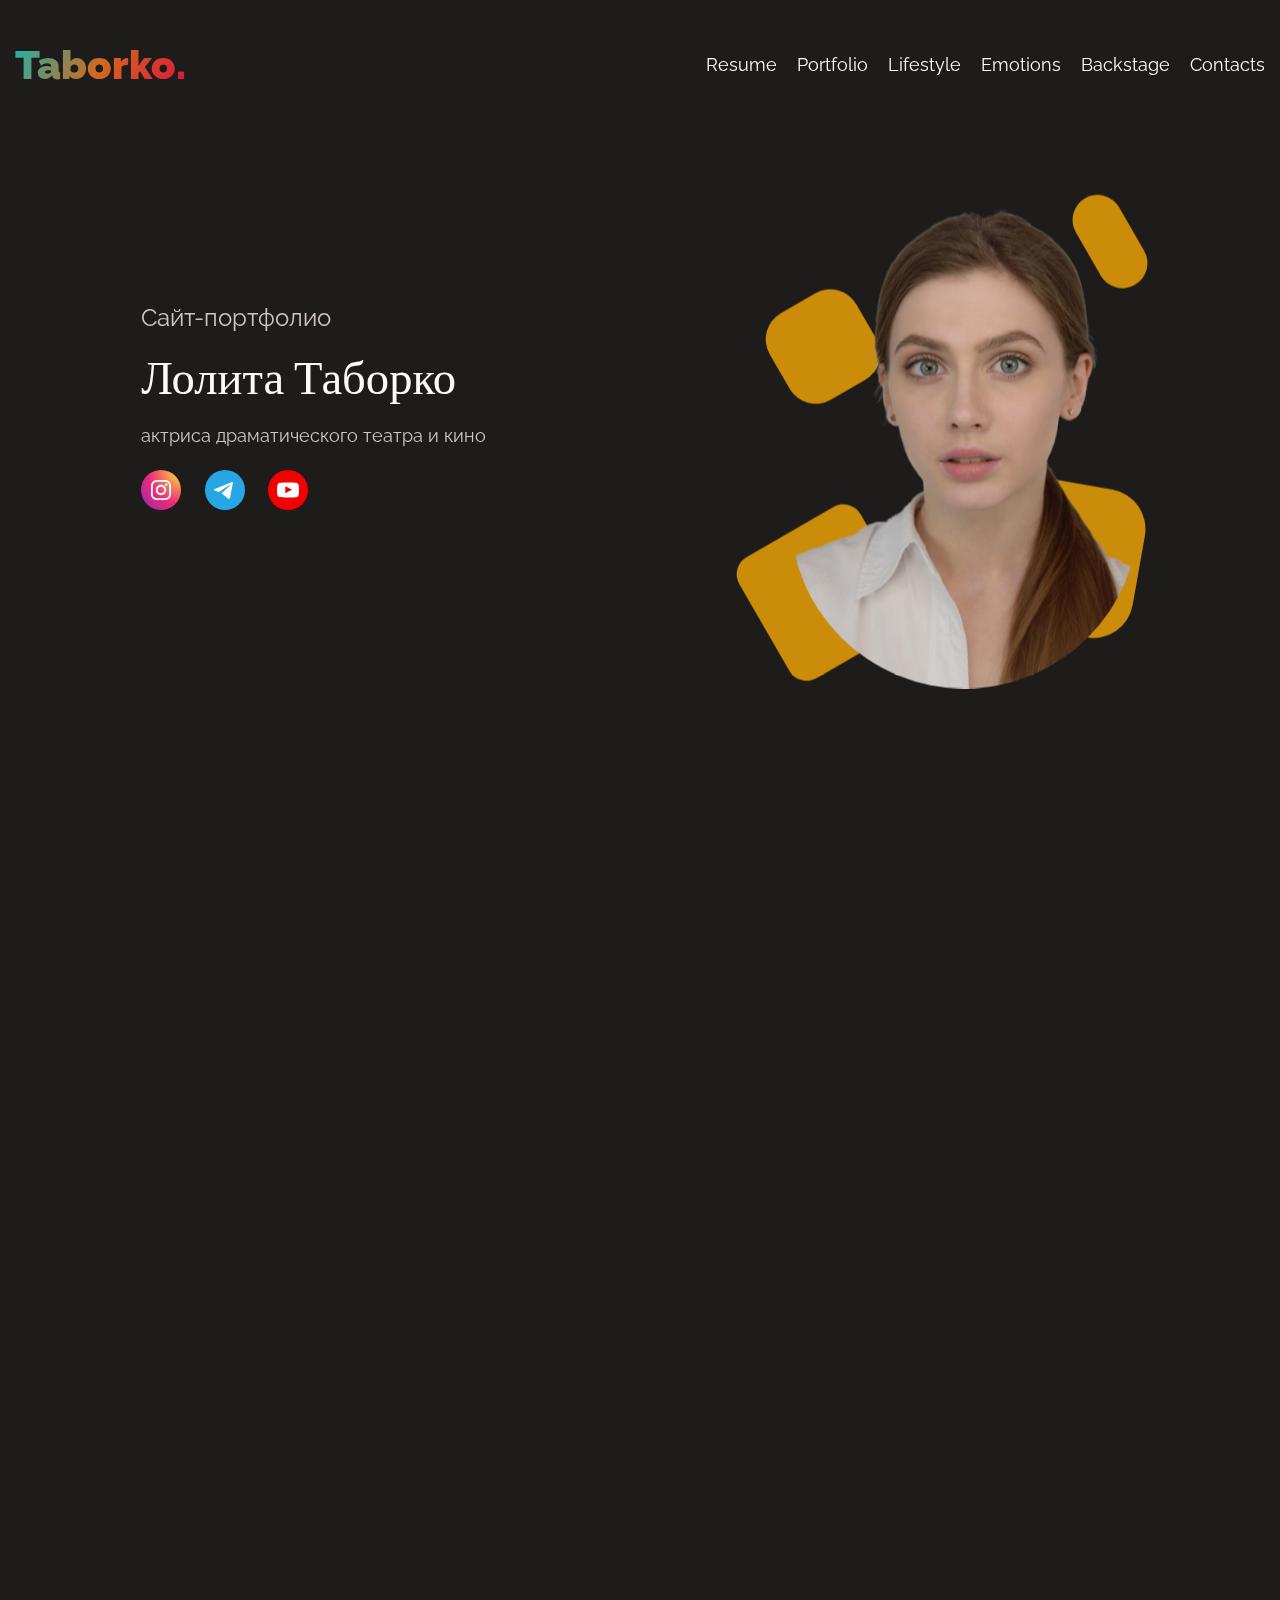
==== commit 8750598c: "Update index.html" ====
--- a/index.html
+++ b/index.html
@@ -619,17 +619,6 @@
                                     <div class="showcase-carousel__item swiper-slide">
                                         <div class="showcase-carousel__image-wrapper">
                                             <div class="showcase-carousel__image-left">
-                                                <div class="showcase-carousel__image" style="background-image: url(images/emotions/09.png);"></div>
-                                            </div>
-                                            <div class="showcase-carousel__image-right">
-                                                <div class="showcase-carousel__image" style="background-image: url(images/emotions/09.png);"></div>
-                                            </div>
-                                        </div>
-                                        <p>Удовольствие</p>
-                                    </div>
-                                    <div class="showcase-carousel__item swiper-slide">
-                                        <div class="showcase-carousel__image-wrapper">
-                                            <div class="showcase-carousel__image-left">
                                                 <div class="showcase-carousel__image" style="background-image: url(images/emotions/10.png);"></div>
                                             </div>
                                             <div class="showcase-carousel__image-right">
@@ -735,4 +724,4 @@
 
 
 </body>
-</html>+</html>
--- a/css/style.css
+++ b/css/style.css
@@ -0,0 +1,1765 @@
+@charset "UTF-8";
+@import url("https://fonts.googleapis.com/css2?family=Outfit:wght@500;900&family=Raleway&display=swap");
+*,
+*::before,
+*::after {
+  padding: 0;
+  margin: 0;
+  border: 0;
+  -webkit-box-sizing: border-box;
+          box-sizing: border-box;
+}
+
+a {
+  text-decoration: none;
+  color: inherit;
+}
+
+ul,
+ol,
+li {
+  list-style: none;
+}
+
+img {
+  vertical-align: top;
+}
+
+h1,
+h2,
+h3,
+h4,
+h5,
+h6 {
+  font-weight: inherit;
+  font-size: inherit;
+}
+
+.content {
+  will-change: transform;
+}
+
+html,
+body {
+  height: 100%;
+  line-height: 1;
+  font-size: 16px;
+  font-family: "Raleway";
+  background-color: #1e1b1b;
+  color: #fafafa;
+  height: var(--depth);
+}
+html._lock,
+body._lock {
+  overflow: hidden;
+}
+
+button,
+input {
+  font-weight: inherit;
+  font-size: inherit;
+  color: inherit;
+  font-family: inherit;
+}
+
+button {
+  cursor: pointer;
+  background-color: inherit;
+}
+
+.wrapper {
+  display: -webkit-box;
+  display: -ms-flexbox;
+  display: flex;
+  -webkit-box-orient: vertical;
+  -webkit-box-direction: normal;
+      -ms-flex-direction: column;
+          flex-direction: column;
+  min-height: 100%;
+  overflow: hidden;
+}
+
+.page {
+  -webkit-box-flex: 1;
+      -ms-flex: 1 1 auto;
+          flex: 1 1 auto;
+}
+
+.container {
+  max-width: 1430px;
+  margin: 0 auto;
+  padding: 0px 15px;
+}
+
+:root {
+  --index: calc(1vw + 1vh);
+  --color-header: #f4efec;
+  --color-text: #cdc6c3;
+  --transition: 0.75s cubic-bezier(0.2, 0.6, 0, 1);
+  --transition-many: 0.2s cubic-bezier(0.2, 0.6, 0, 1);
+  --transition-footer: 1.25s cubic-bezier(0.2, 0.35, 0, 1);
+  --gutter: 30px;
+  --side-small: 26;
+  --size-big: 36;
+  --depth: 4000px;
+  --accent: #CC8869;
+  --text: #333;
+}
+
+.title {
+  font-size: 50px;
+  text-align: center;
+}
+@media (max-width: 1430px) {
+  .title {
+    font-size: calc(40px + 10 * ((100vw - 320px) / 1110));
+  }
+}
+
+.header {
+  position: absolute;
+  width: 100%;
+  top: 0;
+  left: 0;
+  z-index: 5;
+}
+.header__container {
+  display: -webkit-box;
+  display: -ms-flexbox;
+  display: flex;
+  -webkit-box-align: center;
+      -ms-flex-align: center;
+          align-items: center;
+  min-height: 130px;
+}
+@media (max-width: 767.98px) {
+  .header__container {
+    min-height: 80px;
+  }
+}
+.header__logo {
+  font-size: 40px;
+  font-family: "Raleway";
+  font-weight: 900;
+  margin-right: 30px;
+  background: -o-linear-gradient(330deg, LightSeaGreen, Chocolate, Crimson);
+  background: linear-gradient(120deg, LightSeaGreen, Chocolate, Crimson);
+  -webkit-background-clip: text;
+          background-clip: text;
+  -webkit-text-fill-color: transparent;
+  position: relative;
+  z-index: 6;
+}
+.menu {
+  -webkit-box-flex: 1;
+      -ms-flex: 1 1 auto;
+          flex: 1 1 auto;
+}
+@media (max-width: 767.98px) {
+  .menu__body {
+    position: fixed;
+    width: 100%;
+    height: 100vh;
+    top: 0;
+    left: -100%;
+    z-index: 5;
+    background-color: rgb(36, 52, 34);
+    padding: 160px 15px 50px 15px;
+    -webkit-transition: left 0.4s ease 0s;
+    -o-transition: left 0.4s ease 0s;
+    transition: left 0.4s ease 0s;
+    overflow: auto;
+  }
+  .menu__body::before {
+    content: "";
+    width: 100%;
+    position: fixed;
+    top: 0;
+    height: 80px;
+    background-color: rgb(36, 52, 34);
+    z-index: 5;
+    left: -100%;
+    -webkit-transition: left 0.4s ease 0s;
+    -o-transition: left 0.4s ease 0s;
+    transition: left 0.4s ease 0s;
+  }
+  .menu__body.active {
+    left: 0;
+  }
+  .menu__body.active::before {
+    left: 0;
+  }
+}
+.menu__list {
+  display: -webkit-box;
+  display: -ms-flexbox;
+  display: flex;
+  -webkit-box-pack: end;
+      -ms-flex-pack: end;
+          justify-content: flex-end;
+  gap: 20px;
+}
+@media (max-width: 767.98px) {
+  .menu__list {
+    -webkit-box-orient: vertical;
+    -webkit-box-direction: normal;
+        -ms-flex-direction: column;
+            flex-direction: column;
+    -webkit-box-pack: center;
+        -ms-flex-pack: center;
+            justify-content: center;
+    text-align: center;
+    row-gap: 60px;
+    margin: 0;
+  }
+}
+@media (max-width: 767.98px) {
+  .menu__item {
+    -webkit-transition-duration: 0.7s;
+         -o-transition-duration: 0.7s;
+            transition-duration: 0.7s;
+  }
+}
+.menu__link {
+  font-size: 18px;
+  -webkit-transition: 0.3s ease;
+  -o-transition: 0.3s ease;
+  transition: 0.3s ease;
+}
+@media (max-width: 1430px) {
+  .menu__link {
+    font-size: calc(16px + 2 * ((100vw - 320px) / 1110));
+  }
+}
+@media (min-width: 767.98px) and (max-width: 991.98px) {
+  .menu__link {
+    font-size: 16px;
+  }
+}
+.menu__link:hover {
+  color: rgb(203, 141, 9);
+}
+@media (max-width: 767.98px) {
+  .menu__link {
+    font-size: 35px;
+  }
+}
+@media (max-width: 767.98px) and (max-width: 1430px) {
+  .menu__link {
+    font-size: calc(25px + 10 * ((100vw - 320px) / 1110));
+  }
+}
+
+@media (max-width: 767.98px) {
+  .burger-wrapper {
+    position: relative;
+    z-index: 5;
+    display: -webkit-box;
+    display: -ms-flexbox;
+    display: flex;
+    -webkit-box-flex: 0;
+        -ms-flex: 0 0 40px;
+            flex: 0 0 40px;
+    height: 40px;
+    background-color: #1e1b1b;
+    -webkit-box-shadow: 0 0 2.5px rgb(228, 184, 10), 0 0 5px rgb(228, 184, 10), 0 0 10px rgb(228, 184, 10), 0 0 20px rgb(228, 184, 10);
+            box-shadow: 0 0 2.5px rgb(228, 184, 10), 0 0 5px rgb(228, 184, 10), 0 0 10px rgb(228, 184, 10), 0 0 20px rgb(228, 184, 10);
+    border-radius: 5px;
+    cursor: pointer;
+    -webkit-transform: scaleX(1);
+        -ms-transform: scaleX(1);
+            transform: scaleX(1);
+    opacity: 1;
+  }
+  .burger-wrapper.active span:nth-child(1) {
+    width: 100%;
+    -webkit-transform: translateY(7.3px);
+        -ms-transform: translateY(7.3px);
+            transform: translateY(7.3px);
+    -webkit-transition-delay: 0s;
+         -o-transition-delay: 0s;
+            transition-delay: 0s;
+  }
+  .burger-wrapper.active span:nth-child(2) {
+    -webkit-transform: scaleX(0);
+        -ms-transform: scaleX(0);
+            transform: scaleX(0);
+    opacity: 0;
+    -webkit-transition-delay: 0s;
+         -o-transition-delay: 0s;
+            transition-delay: 0s;
+  }
+  .burger-wrapper.active span:nth-child(3) {
+    bottom: 7px;
+    width: 100%;
+    -webkit-transform: rotate(90deg);
+        -ms-transform: rotate(90deg);
+            transform: rotate(90deg);
+    -webkit-transition-delay: 0s;
+         -o-transition-delay: 0s;
+            transition-delay: 0s;
+  }
+  .burger-wrapper.active .burger-icon {
+    -webkit-transform: rotate(135deg);
+        -ms-transform: rotate(135deg);
+            transform: rotate(135deg);
+  }
+}
+
+@media (max-width: 767.98px) {
+  .burger-icon {
+    position: relative;
+    width: 22px;
+    height: 17px;
+    margin: auto;
+    display: -webkit-box;
+    display: -ms-flexbox;
+    display: flex;
+    -webkit-box-align: center;
+        -ms-flex-align: center;
+            align-items: center;
+    -webkit-transform: rotate(0);
+        -ms-transform: rotate(0);
+            transform: rotate(0);
+    -webkit-transition: 0.5s;
+    -o-transition: 0.5s;
+    transition: 0.5s;
+  }
+  .burger-icon span {
+    position: absolute;
+    display: block;
+    height: 3.5px;
+    background: -o-linear-gradient(45deg, rgb(228, 184, 10), #1e1b1b);
+    background: linear-gradient(45deg, rgb(228, 184, 10), #1e1b1b);
+    border: 0.1px solid rgb(228, 184, 10);
+    border-radius: 8px;
+    -webkit-box-shadow: 0 0 0.4px rgb(228, 184, 10), 0 0 0.9px rgb(228, 184, 10);
+            box-shadow: 0 0 0.4px rgb(228, 184, 10), 0 0 0.9px rgb(228, 184, 10);
+    -webkit-transition: 0.3s ease 0.1s;
+    -o-transition: 0.3s ease 0.1s;
+    transition: 0.3s ease 0.1s;
+  }
+  .burger-icon span:nth-child(1) {
+    top: 0;
+    left: 0;
+    width: 50%;
+    -webkit-transform: translateY(0);
+        -ms-transform: translateY(0);
+            transform: translateY(0);
+  }
+  .burger-icon span:nth-child(2) {
+    width: 100%;
+  }
+  .burger-icon span:nth-child(3) {
+    bottom: 0;
+    right: 0;
+    width: 50%;
+    -webkit-transform: rotate(0);
+        -ms-transform: rotate(0);
+            transform: rotate(0);
+  }
+}
+
+.page-main__container {
+  padding-top: 170px;
+  padding-bottom: 220px;
+  display: -webkit-box;
+  display: -ms-flexbox;
+  display: flex;
+  -webkit-box-align: center;
+      -ms-flex-align: center;
+          align-items: center;
+  -ms-flex-pack: distribute;
+      justify-content: space-around;
+  gap: 55px;
+}
+@media (max-width: 1430px) {
+  .page-main__container {
+    padding-top: calc(120px + 50 * ((100vw - 320px) / 1110));
+  }
+}
+@media (max-width: 1430px) {
+  .page-main__container {
+    padding-bottom: calc(120px + 100 * ((100vw - 320px) / 1110));
+  }
+}
+@media (max-width: 1430px) {
+  .page-main__container {
+    gap: calc(30px + 25 * ((100vw - 320px) / 1110));
+  }
+}
+@media (max-width: 767.98px) {
+  .page-main__container {
+    -webkit-box-orient: vertical;
+    -webkit-box-direction: normal;
+        -ms-flex-direction: column;
+            flex-direction: column;
+  }
+}
+.page-main__content {
+  max-width: 500px;
+}
+@media (max-width: 767.98px) {
+  .page-main__content {
+    text-align: center;
+  }
+}
+.page-main__label {
+  color: var(--color-text);
+  font-family: "Raleway";
+  font-size: 25px;
+  margin-bottom: 25px;
+}
+@media (max-width: 1430px) {
+  .page-main__label {
+    font-size: calc(16px + 9 * ((100vw - 320px) / 1110));
+  }
+}
+@media (max-width: 1430px) {
+  .page-main__label {
+    margin-bottom: calc(15px + 10 * ((100vw - 320px) / 1110));
+  }
+}
+@media (max-width: 767.98px) {
+  .page-main__label {
+    text-align: center;
+  }
+}
+.page-main__title {
+  font-family: "Outfit";
+  font-size: 50px;
+  margin-bottom: 25px;
+}
+@media (max-width: 1430px) {
+  .page-main__title {
+    font-size: calc(25px + 25 * ((100vw - 320px) / 1110));
+  }
+}
+@media (max-width: 1430px) {
+  .page-main__title {
+    margin-bottom: calc(15px + 10 * ((100vw - 320px) / 1110));
+  }
+}
+@media (max-width: 767.98px) {
+  .page-main__title {
+    text-align: center;
+  }
+}
+.page-main__text {
+  color: var(--color-text);
+  font-size: 18px;
+  margin-bottom: 25px;
+  line-height: 1.2;
+}
+@media (max-width: 1430px) {
+  .page-main__text {
+    font-size: calc(16px + 2 * ((100vw - 320px) / 1110));
+  }
+}
+@media (max-width: 1430px) {
+  .page-main__text {
+    margin-bottom: calc(15px + 10 * ((100vw - 320px) / 1110));
+  }
+}
+@media (max-width: 767.98px) {
+  .page-main__text {
+    text-align: center;
+  }
+}
+.page-main__image {
+  will-change: transform;
+  position: relative;
+}
+.page-main__image img {
+  width: calc(var(--index) * 16);
+  border-radius: 0 0 350px 350px;
+}
+.page-main__decor-1 {
+  position: absolute;
+  width: 140px;
+  height: 140px;
+  bottom: 5%;
+  left: -10%;
+  background: rgb(203, 141, 9);
+  border-radius: 20px;
+  -webkit-transform: rotate(-30deg);
+      -ms-transform: rotate(-30deg);
+          transform: rotate(-30deg);
+  z-index: -1;
+}
+@media (max-width: 991.98px) {
+  .page-main__decor-1 {
+    width: 80px;
+    height: 80px;
+    border-radius: 25px;
+    bottom: 12%;
+  }
+}
+@media (max-width: 580px) {
+  .page-main__decor-1 {
+    bottom: 0;
+  }
+}
+@media (max-width: 370px) {
+  .page-main__decor-1 {
+    display: none;
+  }
+}
+.page-main__decor-2 {
+  position: absolute;
+  width: 150px;
+  height: 160px;
+  bottom: 10%;
+  right: 1%;
+  background: rgb(203, 141, 9);
+  border-radius: 40px;
+  -webkit-transform: rotate(-80deg);
+      -ms-transform: rotate(-80deg);
+          transform: rotate(-80deg);
+  z-index: -1;
+}
+@media (max-width: 650px) {
+  .page-main__decor-2 {
+    width: 60px;
+    height: 60px;
+    border-radius: 20px;
+  }
+}
+@media (max-width: 580px) {
+  .page-main__decor-2 {
+    bottom: 15%;
+    right: -5%;
+  }
+}
+@media (max-width: 370px) {
+  .page-main__decor-2 {
+    display: none;
+  }
+}
+.page-main__decor-3 {
+  position: absolute;
+  width: 100px;
+  height: 100px;
+  top: 25%;
+  left: -5%;
+  background: rgb(203, 141, 9);
+  border-radius: 30px;
+  -webkit-transform: rotate(-30deg);
+      -ms-transform: rotate(-30deg);
+          transform: rotate(-30deg);
+  z-index: -1;
+}
+@media (max-width: 991.98px) {
+  .page-main__decor-3 {
+    width: 50px;
+    height: 50px;
+    border-radius: 10px;
+    left: 5%;
+  }
+}
+@media (max-width: 400px) {
+  .page-main__decor-3 {
+    left: 10%;
+  }
+}
+@media (max-width: 370px) {
+  .page-main__decor-3 {
+    display: none;
+  }
+}
+.page-main__decor-4 {
+  position: absolute;
+  width: 50px;
+  height: 100px;
+  top: 5%;
+  right: 1%;
+  background: rgb(203, 141, 9);
+  border-radius: 30px;
+  -webkit-transform: rotate(-30deg);
+      -ms-transform: rotate(-30deg);
+          transform: rotate(-30deg);
+  z-index: -1;
+}
+@media (max-width: 991.98px) {
+  .page-main__decor-4 {
+    width: 25px;
+    height: 50px;
+    border-radius: 10px;
+  }
+}
+@media (max-width: 370px) {
+  .page-main__decor-4 {
+    display: none;
+  }
+}
+
+.resume__page {
+  padding-top: 130px;
+  padding-bottom: 170px;
+}
+@media (max-width: 1430px) {
+  .resume__page {
+    padding-top: calc(100px + 30 * ((100vw - 320px) / 1110));
+  }
+}
+@media (max-width: 1430px) {
+  .resume__page {
+    padding-bottom: calc(120px + 50 * ((100vw - 320px) / 1110));
+  }
+}
+.resume__title {
+  margin-bottom: 40px;
+}
+@media (max-width: 1430px) {
+  .resume__title {
+    margin-bottom: calc(25px + 15 * ((100vw - 320px) / 1110));
+  }
+}
+.resume__container {
+  display: -webkit-box;
+  display: -ms-flexbox;
+  display: flex;
+  -webkit-box-pack: center;
+      -ms-flex-pack: center;
+          justify-content: center;
+}
+.resume__body {
+  display: -webkit-box;
+  display: -ms-flexbox;
+  display: flex;
+  -webkit-box-align: center;
+      -ms-flex-align: center;
+          align-items: center;
+  -webkit-column-gap: 50px;
+     -moz-column-gap: 50px;
+          column-gap: 50px;
+}
+@media (max-width: 1430px) {
+  .resume__body {
+    -webkit-column-gap: calc(30px + 20 * ((100vw - 320px) / 1110));
+       -moz-column-gap: calc(30px + 20 * ((100vw - 320px) / 1110));
+            column-gap: calc(30px + 20 * ((100vw - 320px) / 1110));
+  }
+}
+@media (max-width: 910px) {
+  .resume__body {
+    -webkit-box-orient: vertical;
+    -webkit-box-direction: normal;
+        -ms-flex-direction: column;
+            flex-direction: column;
+  }
+}
+.resume__image {
+  will-change: transform;
+  margin-bottom: 45px;
+}
+@media (max-width: 1430px) {
+  .resume__image {
+    margin-bottom: calc(30px + 15 * ((100vw - 320px) / 1110));
+  }
+}
+.resume__image img {
+  width: calc(var(--index) * 17);
+  border-radius: 350px;
+}
+@media (max-width: 550px) {
+  .resume__image img {
+    width: 100%;
+  }
+}
+.resume__content {
+  display: grid;
+  grid-template-columns: repeat(2, minmax(80px, 350px));
+  -webkit-column-gap: 25px;
+     -moz-column-gap: 25px;
+          column-gap: 25px;
+  will-change: transform;
+  row-gap: 60px;
+}
+@media (max-width: 1430px) {
+  .resume__content {
+    row-gap: calc(20px + 40 * ((100vw - 320px) / 1110));
+  }
+}
+@media (max-width: 420px) {
+  .resume__content {
+    grid-template-columns: repeat(1, minmax(80px, 350px));
+  }
+}
+.resume__name {
+  font-size: 25px;
+  line-height: 1.12;
+  color: var(--color-header);
+  margin-bottom: 20px;
+}
+@media (max-width: 1430px) {
+  .resume__name {
+    font-size: calc(18px + 7 * ((100vw - 320px) / 1110));
+  }
+}
+@media (max-width: 1430px) {
+  .resume__name {
+    margin-bottom: calc(15px + 5 * ((100vw - 320px) / 1110));
+  }
+}
+.resume__value {
+  font-size: 16px;
+  color: var(--color-text);
+  line-height: 1.52;
+}
+@media (max-width: 1430px) {
+  .resume__value {
+    font-size: calc(14px + 2 * ((100vw - 320px) / 1110));
+  }
+}
+
+.portfolio__page {
+  padding-bottom: 80px;
+}
+@media (max-width: 1430px) {
+  .portfolio__page {
+    padding-bottom: calc(70px + 10 * ((100vw - 320px) / 1110));
+  }
+}
+.portfolio__title {
+  padding-top: 30px;
+}
+@media (max-width: 1430px) {
+  .portfolio__title {
+    padding-top: calc(20px + 10 * ((100vw - 320px) / 1110));
+  }
+}
+.portfolio__body {
+  display: -webkit-box;
+  display: -ms-flexbox;
+  display: flex;
+  -webkit-column-gap: 25px;
+     -moz-column-gap: 25px;
+          column-gap: 25px;
+}
+@media (max-width: 1430px) {
+  .portfolio__body {
+    -webkit-column-gap: calc(20px + 5 * ((100vw - 320px) / 1110));
+       -moz-column-gap: calc(20px + 5 * ((100vw - 320px) / 1110));
+            column-gap: calc(20px + 5 * ((100vw - 320px) / 1110));
+  }
+}
+.portfolio__body > * {
+  -webkit-box-flex: 1;
+      -ms-flex: 1;
+          flex: 1;
+  display: -webkit-box;
+  display: -ms-flexbox;
+  display: flex;
+  -webkit-box-orient: vertical;
+  -webkit-box-direction: normal;
+      -ms-flex-direction: column;
+          flex-direction: column;
+  -webkit-box-align: center;
+      -ms-flex-align: center;
+          align-items: center;
+}
+@media (max-width: 670px) {
+  .portfolio__body {
+    -webkit-box-orient: vertical;
+    -webkit-box-direction: reverse;
+        -ms-flex-direction: column-reverse;
+            flex-direction: column-reverse;
+  }
+}
+.portfolio__left {
+  will-change: transform;
+}
+.portfolio__left .left-portfolio__image {
+  margin-top: 65px;
+}
+@media (max-width: 1430px) {
+  .portfolio__left .left-portfolio__image {
+    margin-top: calc(40px + 25 * ((100vw - 320px) / 1110));
+  }
+}
+.portfolio__right {
+  will-change: transform;
+  margin-top: 175px;
+}
+@media (max-width: 1430px) {
+  .portfolio__right {
+    margin-top: calc(80px + 95 * ((100vw - 320px) / 1110));
+  }
+}
+.portfolio__right .left-portfolio__image {
+  margin-top: 70px;
+}
+@media (max-width: 1430px) {
+  .portfolio__right .left-portfolio__image {
+    margin-top: calc(50px + 20 * ((100vw - 320px) / 1110));
+  }
+}
+@media (max-width: 670px) {
+  .portfolio__right {
+    margin-top: 65px;
+  }
+}
+@media (max-width: 670px) and (max-width: 1430px) {
+  .portfolio__right {
+    margin-top: calc(40px + 25 * ((100vw - 320px) / 1110));
+  }
+}
+
+.left-portfolio__image img {
+  width: calc(var(--index) * 18);
+  border-radius: 350px;
+  margin-bottom: 105px;
+  max-height: 90vh;
+}
+@media (max-width: 1430px) {
+  .left-portfolio__image img {
+    margin-bottom: calc(20px + 85 * ((100vw - 320px) / 1110));
+  }
+}
+@media (max-width: 860px) {
+  .left-portfolio__image img {
+    width: 100%;
+  }
+}
+
+.text-block {
+  max-width: 450px;
+  color: var(--color-text);
+  position: relative;
+}
+.text-block__role {
+  margin-bottom: 25px;
+}
+@media (max-width: 1430px) {
+  .text-block__role {
+    margin-bottom: calc(15px + 10 * ((100vw - 320px) / 1110));
+  }
+}
+.text-block__film {
+  color: var(--color-header);
+  text-transform: uppercase;
+  font-size: 20px;
+  margin-bottom: 25px;
+  line-height: 1.32;
+}
+@media (max-width: 1430px) {
+  .text-block__film {
+    font-size: calc(18px + 2 * ((100vw - 320px) / 1110));
+  }
+}
+@media (max-width: 1430px) {
+  .text-block__film {
+    margin-bottom: calc(15px + 10 * ((100vw - 320px) / 1110));
+  }
+}
+.text-block__text {
+  font-size: 18px;
+  line-height: 1.52;
+}
+@media (max-width: 1430px) {
+  .text-block__text {
+    font-size: calc(16px + 2 * ((100vw - 320px) / 1110));
+  }
+}
+@media (max-width: 767.98px) {
+  .text-block__text {
+    line-height: 1.45;
+  }
+}
+.text-block__item {
+  font-size: 18px;
+  margin-bottom: 20px;
+  line-height: 1.22;
+}
+@media (max-width: 1430px) {
+  .text-block__item {
+    font-size: calc(16px + 2 * ((100vw - 320px) / 1110));
+  }
+}
+@media (max-width: 1430px) {
+  .text-block__item {
+    margin-bottom: calc(14px + 6 * ((100vw - 320px) / 1110));
+  }
+}
+.text-block__title {
+  font-size: 45px;
+  line-height: 1.12;
+  color: var(--color-header);
+  margin-bottom: 30px;
+}
+@media (max-width: 1430px) {
+  .text-block__title {
+    font-size: calc(20px + 25 * ((100vw - 320px) / 1110));
+  }
+}
+@media (max-width: 1430px) {
+  .text-block__title {
+    margin-bottom: calc(25px + 5 * ((100vw - 320px) / 1110));
+  }
+}
+
+.desc__page {
+  position: relative;
+  width: 100%;
+  height: 100%;
+  overflow: hidden;
+}
+
+.desc__title {
+  padding-top: 30px;
+}
+
+.slider {
+  height: 100%;
+  -webkit-transform: rotate(10deg);
+      -ms-transform: rotate(10deg);
+          transform: rotate(10deg);
+  overflow: visible;
+  top: 10vh;
+}
+.slider__wrapper {
+  -webkit-transition: var(--transition) !important;
+  -o-transition: var(--transition) !important;
+  transition: var(--transition) !important;
+  will-change: transform;
+  height: 80vh;
+}
+@media (max-width: 767.98px) {
+  .slider__wrapper {
+    height: 70vh;
+  }
+}
+.slider__item {
+  max-height: 75vh;
+  position: relative;
+  overflow: hidden;
+  -webkit-transition: -webkit-transform var(--transition), -webkit-box-shadow var(--transition);
+  transition: -webkit-transform var(--transition), -webkit-box-shadow var(--transition);
+  -o-transition: transform var(--transition), box-shadow var(--transition);
+  transition: transform var(--transition), box-shadow var(--transition);
+  transition: transform var(--transition), box-shadow var(--transition), -webkit-transform var(--transition), -webkit-box-shadow var(--transition);
+  padding: 0 0 40% 0;
+  will-change: transform;
+}
+@media (min-width: 991.98px) {
+  .slider__item {
+    cursor: pointer;
+  }
+}
+.slider__item img {
+  position: absolute;
+  top: 0;
+  left: -100%;
+  width: 300%;
+  height: 100%;
+  background-size: cover;
+  -o-object-fit: cover;
+     object-fit: cover;
+  -o-object-position: top;
+     object-position: top;
+  -webkit-transition: var(--transition) !important;
+  -o-transition: var(--transition) !important;
+  transition: var(--transition) !important;
+  will-change: transform;
+}
+.slider__item.opened {
+  z-index: 2;
+  -webkit-transform: rotate(-10deg) scale(1.3);
+      -ms-transform: rotate(-10deg) scale(1.3);
+          transform: rotate(-10deg) scale(1.3);
+  -webkit-box-shadow: rgba(0, 0, 0, 0.75) 0 0 0 10000px;
+          box-shadow: rgba(0, 0, 0, 0.75) 0 0 0 10000px;
+  will-change: transform;
+}
+
+.slider_bg {
+  z-index: 0;
+  -webkit-transform: rotate(-20deg) !important;
+      -ms-transform: rotate(-20deg) !important;
+          transform: rotate(-20deg) !important;
+  top: -65vh;
+  left: -10vh;
+  opacity: 0.15;
+  -webkit-filter: blur(120px) saturate(5);
+          filter: blur(120px) saturate(5);
+  max-height: 20vh;
+}
+.slider_bg .slider__item {
+  max-height: 100vh;
+}
+@media (max-width: 991.98px) {
+  .slider_bg {
+    opacity: 0;
+    visibility: hidden;
+  }
+}
+
+.description {
+  position: absolute;
+  font-size: 18px;
+  top: 20vh;
+  left: 8vw;
+  max-width: 28vw;
+  -webkit-transition: opacity var(--transition), -webkit-transform var(--transition);
+  transition: opacity var(--transition), -webkit-transform var(--transition);
+  -o-transition: opacity var(--transition), transform var(--transition);
+  transition: opacity var(--transition), transform var(--transition);
+  transition: opacity var(--transition), transform var(--transition), -webkit-transform var(--transition);
+}
+@media (max-width: 1430px) {
+  .description {
+    font-size: calc(10px + 8 * ((100vw - 320px) / 1110));
+  }
+}
+.description.hidden {
+  opacity: 0;
+  -webkit-transform: translate(0, 5vh);
+      -ms-transform: translate(0, 5vh);
+          transform: translate(0, 5vh);
+}
+.description.hidden .description__text {
+  -webkit-transform: translate(0, 2vh);
+      -ms-transform: translate(0, 2vh);
+          transform: translate(0, 2vh);
+}
+.description__title {
+  font-size: 25px;
+  margin-bottom: 20px;
+  font-weight: 900;
+  letter-spacing: 2.5px;
+  background: -o-linear-gradient(55deg, LightSeaGreen, Chocolate, MediumBlue);
+  background: linear-gradient(35deg, LightSeaGreen, Chocolate, MediumBlue);
+  -webkit-background-clip: text;
+          background-clip: text;
+  -webkit-text-fill-color: transparent;
+}
+@media (max-width: 1430px) {
+  .description__title {
+    font-size: calc(15px + 10 * ((100vw - 320px) / 1110));
+  }
+}
+@media (max-width: 1430px) {
+  .description__title {
+    margin-bottom: calc(15px + 5 * ((100vw - 320px) / 1110));
+  }
+}
+.description__text {
+  will-change: transform;
+  opacity: 0.7;
+  -webkit-transition: -webkit-transform var(--transition);
+  transition: -webkit-transform var(--transition);
+  -o-transition: transform var(--transition);
+  transition: transform var(--transition);
+  transition: transform var(--transition), -webkit-transform var(--transition);
+  -webkit-transition-duration: 3s;
+       -o-transition-duration: 3s;
+          transition-duration: 3s;
+  line-height: 1.4;
+}
+@media (max-width: 991.98px) {
+  .description__text {
+    line-height: 1.25;
+  }
+}
+
+.many-sliders__page {
+  height: 100vh;
+  display: -webkit-box;
+  display: -ms-flexbox;
+  display: flex;
+  padding-top: 70px;
+  padding-bottom: 70px;
+}
+@media (max-width: 1430px) {
+  .many-sliders__page {
+    padding-top: calc(30px + 40 * ((100vw - 320px) / 1110));
+  }
+}
+@media (max-width: 1430px) {
+  .many-sliders__page {
+    padding-bottom: calc(30px + 40 * ((100vw - 320px) / 1110));
+  }
+}
+@media (max-width: 991.98px) {
+  .many-sliders__page {
+    display: grid;
+    grid-template-columns: repeat(2, minmax(25vw, 35vw));
+    -webkit-box-pack: center;
+        -ms-flex-pack: center;
+            justify-content: center;
+    gap: 60px;
+  }
+}
+@media (max-width: 460px) {
+  .many-sliders__page {
+    grid-template-columns: repeat(2, minmax(15vw, 45vw));
+    padding: 4vw;
+    -webkit-box-pack: start;
+        -ms-flex-pack: start;
+            justify-content: start;
+    gap: 20px;
+  }
+}
+
+.slider-many {
+  -webkit-transform: rotate(-12.5deg);
+      -ms-transform: rotate(-12.5deg);
+          transform: rotate(-12.5deg);
+}
+.slider-many:nth-child(odd) {
+  -webkit-transform: rotate(-192.5deg);
+      -ms-transform: rotate(-192.5deg);
+          transform: rotate(-192.5deg);
+}
+.slider-many:nth-child(odd) .slider-many__item {
+  -webkit-transform: rotate(-180deg);
+      -ms-transform: rotate(-180deg);
+          transform: rotate(-180deg);
+}
+@media (max-width: 460px) {
+  .slider-many:nth-child(odd) {
+    -webkit-transform: rotate(-180deg);
+        -ms-transform: rotate(-180deg);
+            transform: rotate(-180deg);
+  }
+  .slider-many:nth-child(odd) .slider-many__img {
+    -webkit-transform: rotate(0deg);
+        -ms-transform: rotate(0deg);
+            transform: rotate(0deg);
+  }
+}
+@media (max-width: 460px) {
+  .slider-many {
+    -webkit-transform: rotate(0deg);
+        -ms-transform: rotate(0deg);
+            transform: rotate(0deg);
+  }
+}
+.slider-many .slider-many__wrapper {
+  -webkit-transition: var(--transition) !important;
+  -o-transition: var(--transition) !important;
+  transition: var(--transition) !important;
+  will-change: transform;
+}
+.slider-many__wrapper {
+  will-change: transform;
+}
+.slider-many__item {
+  display: -webkit-inline-box;
+  display: -ms-inline-flexbox;
+  display: inline-flex;
+  width: 21vw;
+  border-radius: 8px;
+  margin-bottom: 50px;
+  -webkit-transition: -webkit-transform var(--transition);
+  transition: -webkit-transform var(--transition);
+  -o-transition: transform var(--transition);
+  transition: transform var(--transition);
+  transition: transform var(--transition), -webkit-transform var(--transition);
+  will-change: transform;
+  overflow: hidden;
+}
+@media (max-width: 1430px) {
+  .slider-many__item {
+    margin-bottom: calc(20px + 30 * ((100vw - 320px) / 1110));
+  }
+}
+@media (max-width: 991.98px) {
+  .slider-many__item {
+    width: 37vw;
+  }
+}
+@media (max-width: 460px) {
+  .slider-many__item {
+    width: 43vw;
+  }
+}
+.slider-many__item:hover .slider-many__img {
+  -webkit-transform: scale(1.07);
+      -ms-transform: scale(1.07);
+          transform: scale(1.07);
+}
+.slider-many__img {
+  width: 100%;
+  height: 100%;
+  background-size: cover;
+  -webkit-transition: -webkit-transform var(--transition);
+  transition: -webkit-transform var(--transition);
+  -o-transition: transform var(--transition);
+  transition: transform var(--transition);
+  transition: transform var(--transition), -webkit-transform var(--transition);
+  border-radius: 8px;
+}
+
+.emotions__page {
+  padding: 120px 0;
+  background-color: #000;
+  height: 100%;
+  overflow: hidden;
+  position: relative;
+}
+.emotions__page::after {
+  content: "";
+  position: absolute;
+  top: 0;
+  left: 0;
+  width: 100%;
+  height: 100%;
+  background-image: url(../images/emotions/light.png);
+  background-size: cover;
+  background-repeat: no-repeat;
+  background-position: center -65px;
+  -webkit-animation: k-light 3s ease-in-out infinite;
+          animation: k-light 3s ease-in-out infinite;
+}
+.emotions__page::before {
+  content: "";
+  position: absolute;
+  top: 0;
+  left: 0;
+  width: 100%;
+  height: 100%;
+  background-image: url(../images/emotions/glow.png);
+  background-position: center;
+  background-repeat: no-repeat;
+  background-size: cover;
+  -webkit-animation: k-glow 1.9s ease-in-out infinite;
+          animation: k-glow 1.9s ease-in-out infinite;
+}
+.showcase__title {
+  position: absolute;
+  text-align: center;
+  width: 100%;
+  z-index: 1;
+  top: 40px;
+  font-size: 50px;
+  opacity: 0.7;
+}
+@media (max-width: 1430px) {
+  .showcase__title {
+    font-size: calc(40px + 10 * ((100vw - 320px) / 1110));
+  }
+}
+.showcase__content-wrapper {
+  position: relative;
+  z-index: 2;
+  height: 100%;
+}
+@media (max-width: 1400px) {
+  .showcase__content {
+    max-width: 1200px;
+    margin: auto;
+  }
+}
+.showcase__video {
+  position: absolute;
+  top: 0;
+  left: 0;
+  width: 100%;
+  height: 100%;
+  -o-object-fit: cover;
+     object-fit: cover;
+  opacity: 0.47;
+}
+
+.showcase-carousel__item {
+  position: relative;
+  height: calc(100vh - 240px);
+  text-align: center;
+  opacity: 0.35;
+  -webkit-transition: opacity 1.8s cubic-bezier(0.4, 0, 0, 1), -webkit-transform 1.8s cubic-bezier(0.4, 0, 0, 1);
+  transition: opacity 1.8s cubic-bezier(0.4, 0, 0, 1), -webkit-transform 1.8s cubic-bezier(0.4, 0, 0, 1);
+  -o-transition: opacity 1.8s cubic-bezier(0.4, 0, 0, 1), transform 1.8s cubic-bezier(0.4, 0, 0, 1);
+  transition: opacity 1.8s cubic-bezier(0.4, 0, 0, 1), transform 1.8s cubic-bezier(0.4, 0, 0, 1);
+  transition: opacity 1.8s cubic-bezier(0.4, 0, 0, 1), transform 1.8s cubic-bezier(0.4, 0, 0, 1), -webkit-transform 1.8s cubic-bezier(0.4, 0, 0, 1);
+}
+.showcase-carousel__item.swiper-slide-active {
+  opacity: 0.75;
+  -webkit-transform: scale(1.14);
+      -ms-transform: scale(1.14);
+          transform: scale(1.14);
+}
+.showcase-carousel__item p {
+  position: absolute;
+  width: 100%;
+  bottom: 50px;
+  font-size: 26px;
+  color: rgba(255, 255, 255, 0.7);
+  text-shadow: rgb(58, 78, 94) 0 0 8px;
+}
+@media (max-width: 1430px) {
+  .showcase-carousel__item p {
+    font-size: calc(20px + 6 * ((100vw - 320px) / 1110));
+  }
+}
+.showcase-carousel__image-wrapper > * {
+  position: absolute;
+  width: 100%;
+  height: 100%;
+  -webkit-perspective: 150px;
+          perspective: 150px;
+  -webkit-transform-style: preserve-3d;
+          transform-style: preserve-3d;
+  -webkit-transform: scale(0.7);
+      -ms-transform: scale(0.7);
+          transform: scale(0.7);
+}
+.showcase-carousel__image-left {
+  -webkit-perspective-origin: left center;
+          perspective-origin: left center;
+  -webkit-clip-path: polygon(0 0, 50% 0, 50% 100%, 0 100%);
+          clip-path: polygon(0 0, 50% 0, 50% 100%, 0 100%);
+}
+.showcase-carousel__image-left .showcase-carousel__image {
+  -webkit-animation: k-left 2s ease-in-out infinite;
+          animation: k-left 2s ease-in-out infinite;
+  -webkit-animation-direction: alternate;
+          animation-direction: alternate;
+}
+.showcase-carousel__image {
+  position: absolute;
+  width: 100%;
+  height: 100%;
+  background-size: contain;
+  background-position: center;
+  background-repeat: no-repeat;
+}
+.showcase-carousel__image-right {
+  -webkit-perspective-origin: right center;
+          perspective-origin: right center;
+  -webkit-clip-path: polygon(50% 0, 100% 0, 100% 100%, 50% 100%);
+          clip-path: polygon(50% 0, 100% 0, 100% 100%, 50% 100%);
+}
+.showcase-carousel__image-right .showcase-carousel__image {
+  -webkit-animation: k-right 2s ease-in-out infinite;
+          animation: k-right 2s ease-in-out infinite;
+  -webkit-animation-direction: alternate;
+          animation-direction: alternate;
+}
+
+@-webkit-keyframes k-light {
+  0% {
+    opacity: 0.4;
+  }
+  50% {
+    opacity: 0.5;
+  }
+  100% {
+    opacity: 0.4;
+  }
+}
+
+@keyframes k-light {
+  0% {
+    opacity: 0.4;
+  }
+  50% {
+    opacity: 0.5;
+  }
+  100% {
+    opacity: 0.4;
+  }
+}
+@-webkit-keyframes k-glow {
+  0% {
+    opacity: 0.6;
+  }
+  50% {
+    opacity: 0.8;
+  }
+  100% {
+    opacity: 0.6;
+  }
+}
+@keyframes k-glow {
+  0% {
+    opacity: 0.6;
+  }
+  50% {
+    opacity: 0.8;
+  }
+  100% {
+    opacity: 0.6;
+  }
+}
+@-webkit-keyframes k-left {
+  0% {
+    -webkit-transform: rotateY(-2deg) scaleX(0.92);
+            transform: rotateY(-2deg) scaleX(0.92);
+  }
+  100% {
+    -webkit-transform: rotateY(0deg) scaleX(1);
+            transform: rotateY(0deg) scaleX(1);
+  }
+}
+@keyframes k-left {
+  0% {
+    -webkit-transform: rotateY(-2deg) scaleX(0.92);
+            transform: rotateY(-2deg) scaleX(0.92);
+  }
+  100% {
+    -webkit-transform: rotateY(0deg) scaleX(1);
+            transform: rotateY(0deg) scaleX(1);
+  }
+}
+@-webkit-keyframes k-right {
+  0% {
+    -webkit-transform: rotateY(0deg) scaleX(1);
+            transform: rotateY(0deg) scaleX(1);
+  }
+  100% {
+    -webkit-transform: rotateY(2deg) scaleX(0.92);
+            transform: rotateY(2deg) scaleX(0.92);
+  }
+}
+@keyframes k-right {
+  0% {
+    -webkit-transform: rotateY(0deg) scaleX(1);
+            transform: rotateY(0deg) scaleX(1);
+  }
+  100% {
+    -webkit-transform: rotateY(2deg) scaleX(0.92);
+            transform: rotateY(2deg) scaleX(0.92);
+  }
+}
+.showcase__navigation {
+  overflow: hidden;
+  position: absolute;
+  z-index: 2;
+  top: 0;
+  right: 0;
+  width: 100%;
+  height: 100%;
+}
+.showcase__navigation > * {
+  position: absolute;
+  height: 100%;
+  width: 50%;
+  outline: none;
+}
+@media (min-width: 991.98px) {
+  .showcase__navigation > * {
+    cursor: pointer;
+  }
+}
+.showcase__navigation > *::before {
+  content: "➢";
+  opacity: 0;
+  -webkit-transition: opacity 0.8s ease-out;
+  -o-transition: opacity 0.8s ease-out;
+  transition: opacity 0.8s ease-out;
+  position: absolute;
+  -webkit-transform: rotate(-180deg);
+      -ms-transform: rotate(-180deg);
+          transform: rotate(-180deg);
+  left: 35px;
+  top: 50%;
+  font-size: 50px;
+}
+@media (max-width: 1430px) {
+  .showcase__navigation > *::before {
+    font-size: calc(25px + 25 * ((100vw - 320px) / 1110));
+  }
+}
+@media (max-width: 680px) {
+  .showcase__navigation > *::before {
+    left: 25px;
+  }
+}
+.showcase__navigation > *:hover::before {
+  opacity: 0.4;
+}
+.showcase__navigation > * .swiper-button-disabled {
+  display: none;
+}
+
+.showcase-navigation__next {
+  right: 0;
+}
+.showcase-navigation__next::before {
+  -webkit-transform: rotate(360deg);
+      -ms-transform: rotate(360deg);
+          transform: rotate(360deg);
+  right: 35px;
+  left: auto;
+}
+@media (max-width: 680px) {
+  .showcase-navigation__next::before {
+    right: 25px;
+  }
+}
+
+.footer {
+  position: relative;
+  padding-top: 90px;
+  padding-bottom: 40px;
+}
+@media (max-width: 1430px) {
+  .footer {
+    padding-top: calc(40px + 50 * ((100vw - 320px) / 1110));
+  }
+}
+@media (max-width: 1430px) {
+  .footer {
+    padding-bottom: calc(25px + 15 * ((100vw - 320px) / 1110));
+  }
+}
+.footer__magic-list {
+  height: 100%;
+}
+
+.magic-footer__container {
+  font-size: 35px;
+  margin-bottom: 70px;
+}
+@media (max-width: 1430px) {
+  .magic-footer__container {
+    font-size: calc(22px + 13 * ((100vw - 320px) / 1110));
+  }
+}
+@media (max-width: 1430px) {
+  .magic-footer__container {
+    margin-bottom: calc(35px + 35 * ((100vw - 320px) / 1110));
+  }
+}
+.magic-footer__item {
+  display: block;
+  cursor: none;
+  padding-left: 250px;
+  border-bottom: 1px solid rgba(240, 238, 238, 0.193);
+  padding-top: 30px;
+  padding-bottom: 30px;
+  counter-increment: my-counter;
+}
+@media (max-width: 1430px) {
+  .magic-footer__item {
+    padding-left: calc(20px + 230 * ((100vw - 320px) / 1110));
+  }
+}
+@media (max-width: 1430px) {
+  .magic-footer__item {
+    padding-top: calc(20px + 10 * ((100vw - 320px) / 1110));
+  }
+}
+@media (max-width: 1430px) {
+  .magic-footer__item {
+    padding-bottom: calc(20px + 10 * ((100vw - 320px) / 1110));
+  }
+}
+@media (max-width: 666px) {
+  .magic-footer__item {
+    padding-left: calc(var(--index) * 5.5);
+  }
+}
+.magic-footer__item:first-child {
+  border-top: 1px solid rgba(240, 238, 238, 0.193);
+}
+.magic-footer__item::before {
+  content: "(0" counter(my-counter) ")";
+  position: absolute;
+  font-size: 20px;
+  margin-left: -80px;
+  letter-spacing: 1.5px;
+  -webkit-transition: -webkit-transform var(--transition-footer);
+  transition: -webkit-transform var(--transition-footer);
+  -o-transition: transform var(--transition-footer);
+  transition: transform var(--transition-footer);
+  transition: transform var(--transition-footer), -webkit-transform var(--transition-footer);
+  -webkit-transition-delay: 0.05s;
+       -o-transition-delay: 0.05s;
+          transition-delay: 0.05s;
+  will-change: transform;
+}
+@media (max-width: 1430px) {
+  .magic-footer__item::before {
+    font-size: calc(17px + 3 * ((100vw - 320px) / 1110));
+  }
+}
+@media (max-width: 1430px) {
+  .magic-footer__item::before {
+    margin-left: calc(-38px + -42 * ((100vw - 320px) / 1110));
+  }
+}
+@media (max-width: 1100px) {
+  .magic-footer__item::before {
+    display: none;
+  }
+}
+@media (min-width: 991.98px) {
+  .magic-footer__item:hover .magic-footer__header {
+    -webkit-transform: translate3d(calc(var(--index) * -5), 0, 0);
+            transform: translate3d(calc(var(--index) * -5), 0, 0);
+  }
+  .magic-footer__item:hover::before {
+    -webkit-transform: translate3d(calc(var(--index) * -5), 0, 0);
+            transform: translate3d(calc(var(--index) * -5), 0, 0);
+  }
+  .magic-footer__item:hover .magic-footer__cursor {
+    height: var(--height);
+  }
+  .magic-footer__item:hover .cursor-magic__image {
+    -webkit-transform: var(--cursor-transform) scale(0.5);
+        -ms-transform: var(--cursor-transform) scale(0.5);
+            transform: var(--cursor-transform) scale(0.5);
+  }
+}
+.magic-footer__header {
+  width: -webkit-min-content;
+  width: -moz-min-content;
+  width: min-content;
+  -webkit-transition: -webkit-transform var(--transition-footer);
+  transition: -webkit-transform var(--transition-footer);
+  -o-transition: transform var(--transition-footer);
+  transition: transform var(--transition-footer);
+  transition: transform var(--transition-footer), -webkit-transform var(--transition-footer);
+  will-change: transform;
+}
+.magic-footer__cursor {
+  --width: calc(var(--index) * 30);
+  --height: calc(var(--index) * 24);
+  position: absolute;
+  width: var(--width);
+  height: 0;
+  top: calc(var(--height) * -0.5);
+  left: calc(var(--width) * -0.5);
+  overflow: hidden;
+  -webkit-transform: translate3d(var(--move-x), var(--move-y), 0);
+          transform: translate3d(var(--move-x), var(--move-y), 0);
+  -webkit-transition: -webkit-transform var(--transition-cursor);
+  transition: -webkit-transform var(--transition-cursor);
+  -o-transition: transform var(--transition-cursor);
+  transition: transform var(--transition-cursor);
+  transition: transform var(--transition-cursor), -webkit-transform var(--transition-cursor);
+  -webkit-transition: height 1s ease, -webkit-transform;
+  transition: height 1s ease, -webkit-transform;
+  -o-transition: transform, height 1s ease;
+  transition: transform, height 1s ease;
+  transition: transform, height 1s ease, -webkit-transform;
+  z-index: -1;
+  will-change: transform;
+}
+
+.cursor-magic__image {
+  --cursor-transform: translate3d(calc(var(--move-x) / -5), calc(var(--move-y) / -5), 0);
+  position: relative;
+  width: calc(var(--width) * 2);
+  height: calc(var(--height) * 2);
+  top: calc(var(--height) * -0.35);
+  left: calc(var(--width) * -0.25);
+  background-size: cover;
+  background-position: top;
+  -webkit-transform: var(--cursor-transform) scale(0.5);
+      -ms-transform: var(--cursor-transform) scale(0.5);
+          transform: var(--cursor-transform) scale(0.5);
+  -webkit-transition: -webkit-transform var(--transition-cursor);
+  transition: -webkit-transform var(--transition-cursor);
+  -o-transition: transform var(--transition-cursor);
+  transition: transform var(--transition-cursor);
+  transition: transform var(--transition-cursor), -webkit-transform var(--transition-cursor);
+}
+
+@media (min-width: 991.98px) {
+  .magic-footer__item:hover .magic-footer__header,
+.magic-footer__item:hover::before {
+    -webkit-transform: translate3d(calc(var(--index) * -5), 0, 0);
+            transform: translate3d(calc(var(--index) * -5), 0, 0);
+  }
+}
+
+.footer__contacts {
+  text-align: center;
+}
+
+.contacts-footer__title {
+  font-family: "Outfit";
+  letter-spacing: 1.5px;
+  font-size: 45px;
+  margin-bottom: 25px;
+}
+@media (max-width: 1430px) {
+  .contacts-footer__title {
+    font-size: calc(25px + 20 * ((100vw - 320px) / 1110));
+  }
+}
+@media (max-width: 1430px) {
+  .contacts-footer__title {
+    margin-bottom: calc(15px + 10 * ((100vw - 320px) / 1110));
+  }
+}
+.contacts-footer__items {
+  color: var(--color-text);
+  font-size: 18px;
+  line-height: 1.2;
+  margin-bottom: 35px;
+}
+@media (max-width: 1430px) {
+  .contacts-footer__items {
+    font-size: calc(16px + 2 * ((100vw - 320px) / 1110));
+  }
+}
+.contacts-footer__items > :not(:last-child) {
+  margin-bottom: 15px;
+}
+@media (max-width: 1430px) {
+  .contacts-footer__items > :not(:last-child) {
+    margin-bottom: calc(10px + 5 * ((100vw - 320px) / 1110));
+  }
+}
+@media (max-width: 1430px) {
+  .contacts-footer__items {
+    margin-bottom: calc(15px + 20 * ((100vw - 320px) / 1110));
+  }
+}
+.socials {
+  display: -webkit-inline-box;
+  display: -ms-inline-flexbox;
+  display: inline-flex;
+  gap: 25px;
+  margin-bottom: 35px;
+}
+@media (max-width: 1430px) {
+  .socials {
+    gap: calc(15px + 10 * ((100vw - 320px) / 1110));
+  }
+}
+@media (max-width: 1430px) {
+  .socials {
+    margin-bottom: calc(20px + 15 * ((100vw - 320px) / 1110));
+  }
+}
+
+.footer__copy {
+  color: var(--color-text);
+  font-size: 16px;
+  margin-bottom: 10px;
+}
+@media (max-width: 1430px) {
+  .footer__copy {
+    font-size: calc(14px + 2 * ((100vw - 320px) / 1110));
+  }
+}
+@media (max-width: 1430px) {
+  .footer__copy {
+    margin-bottom: calc(7px + 3 * ((100vw - 320px) / 1110));
+  }
+}
+.footer__dev {
+  color: var(--color-text);
+  font-size: 16px;
+  line-height: 1.3;
+  -webkit-transition: 0.3s ease;
+  -o-transition: 0.3s ease;
+  transition: 0.3s ease;
+}
+@media (max-width: 1430px) {
+  .footer__dev {
+    font-size: calc(14px + 2 * ((100vw - 320px) / 1110));
+  }
+}
+.footer__dev a:hover {
+  color: rgb(78, 225, 16);
+}
+.footer__dev a:visited {
+  color: rgb(78, 225, 16);
+}
